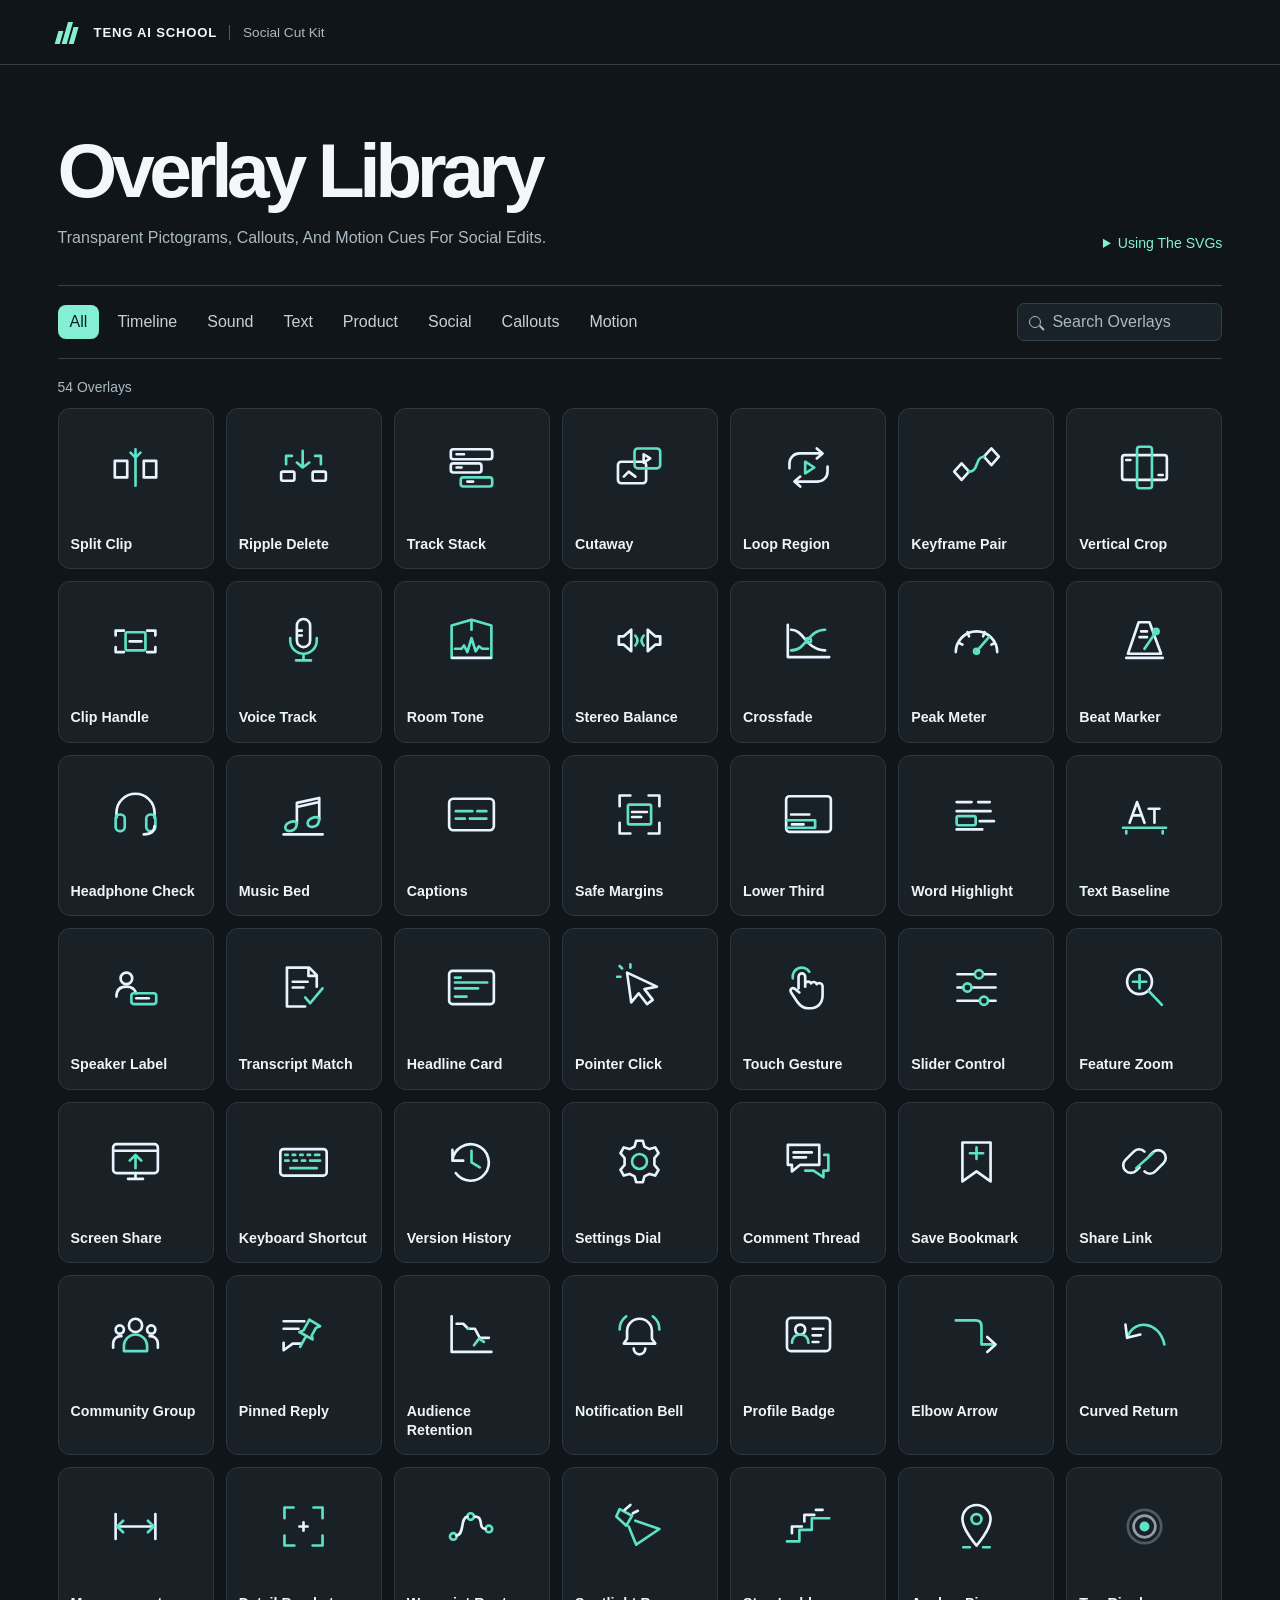
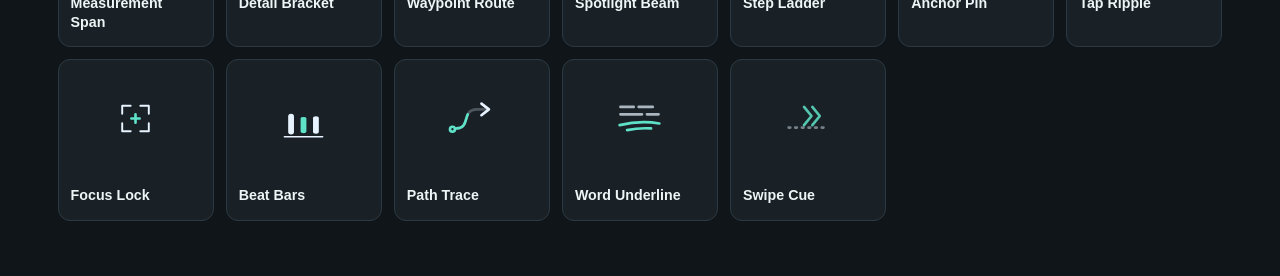
==== art/index.html @ e6ecc981 "Build Social Cut Kit 2.0 From Original Tools And Assets" ====
<!doctype html>
<html lang="en">
<head>
  <meta charset="utf-8">
  <meta name="viewport" content="width=device-width, initial-scale=1">
  <title>Overlay Library | TENG AI SCHOOL Social Cut Kit</title>
  <link rel="stylesheet" href="gallery.css">
  <script src="gallery.js" defer></script>
</head>
<body>
  <a href="#collection" class="skip">Skip To Overlays</a>
  <header class="mast"><div class="wrap mast-inner">
    <span class="mark" aria-hidden="true"><i></i><i></i><i></i></span>
    <span class="brand">TENG AI SCHOOL</span>
    <span class="product">Social Cut Kit</span>
  </div></header>
  <main class="wrap">
    <section class="intro" aria-labelledby="library-title">
      <div><h1 id="library-title">Overlay Library</h1>
      <p>Transparent Pictograms, Callouts, And Motion Cues For Social Edits.</p></div>
      <details class="guide"><summary>Using The SVGs</summary>
        <p>Choose An Overlay To Preview It And Save Its SVG. Import Static SVGs Into An Editor With Vector Support. For Live Motion, Use A Browser Layer That Supports CSS Animation Inside SVGs.</p>
        <p>Scale The Square Artboard To Fit Your Frame. To Recolor A Copy, Change The Stroke And Fill Values In The SVG. The Animated Files Honor Your Device’s Reduced Motion Setting.</p>
        <a href="catalog.json">Open The Asset Catalog</a>
      </details>
    </section>
    <section aria-label="Overlay Collection" id="collection">
      <div class="tools">
        <div class="filters" aria-label="Filter By Category">
          <button type="button" data-filter="All" aria-pressed="true">All</button>
          <button type="button" data-filter="Timeline" aria-pressed="false">Timeline</button>
          <button type="button" data-filter="Sound" aria-pressed="false">Sound</button>
          <button type="button" data-filter="Text" aria-pressed="false">Text</button>
          <button type="button" data-filter="Product" aria-pressed="false">Product</button>
          <button type="button" data-filter="Social" aria-pressed="false">Social</button>
          <button type="button" data-filter="Callouts" aria-pressed="false">Callouts</button>
          <button type="button" data-filter="Motion" aria-pressed="false">Motion</button>
        </div>
        <label class="search"><span class="magnifier" aria-hidden="true"></span><span class="sr-only">Search Overlays</span>
          <input id="query" type="search" placeholder="Search Overlays" autocomplete="off">
        </label>
      </div>
      <p id="count" class="count" aria-live="polite">54 Overlays</p>
      <div class="grid" id="grid">
        <a class="tile" href="icons/split-clip.svg" data-group="Timeline" data-usage="Mark The Frame Where One Shot Becomes Two.">
          <span class="thumb"><img src="icons/split-clip.svg" width="64" height="64" alt="" loading="lazy"></span>
          <span class="tile-label">Split Clip</span>
        </a>
        <a class="tile" href="icons/ripple-delete.svg" data-group="Timeline" data-usage="Show A Removed Segment Closing The Timeline Gap.">
          <span class="thumb"><img src="icons/ripple-delete.svg" width="64" height="64" alt="" loading="lazy"></span>
          <span class="tile-label">Ripple Delete</span>
        </a>
        <a class="tile" href="icons/track-stack.svg" data-group="Timeline" data-usage="Identify Separate Layers Of An Editable Sequence.">
          <span class="thumb"><img src="icons/track-stack.svg" width="64" height="64" alt="" loading="lazy"></span>
          <span class="tile-label">Track Stack</span>
        </a>
        <a class="tile" href="icons/cutaway.svg" data-group="Timeline" data-usage="Introduce Supporting Footage Over The Main Shot.">
          <span class="thumb"><img src="icons/cutaway.svg" width="64" height="64" alt="" loading="lazy"></span>
          <span class="tile-label">Cutaway</span>
        </a>
        <a class="tile" href="icons/loop-region.svg" data-group="Timeline" data-usage="Mark A Short Section To Replay In The Editor.">
          <span class="thumb"><img src="icons/loop-region.svg" width="64" height="64" alt="" loading="lazy"></span>
          <span class="tile-label">Loop Region</span>
        </a>
        <a class="tile" href="icons/keyframe-pair.svg" data-group="Timeline" data-usage="Highlight A Change Between Two Animation Keys.">
          <span class="thumb"><img src="icons/keyframe-pair.svg" width="64" height="64" alt="" loading="lazy"></span>
          <span class="tile-label">Keyframe Pair</span>
        </a>
        <a class="tile" href="icons/vertical-crop.svg" data-group="Timeline" data-usage="Mark A Portrait Reframe Inside Landscape Footage.">
          <span class="thumb"><img src="icons/vertical-crop.svg" width="64" height="64" alt="" loading="lazy"></span>
          <span class="tile-label">Vertical Crop</span>
        </a>
        <a class="tile" href="icons/clip-handle.svg" data-group="Timeline" data-usage="Show The Available Source Before Or After A Trim.">
          <span class="thumb"><img src="icons/clip-handle.svg" width="64" height="64" alt="" loading="lazy"></span>
          <span class="tile-label">Clip Handle</span>
        </a>
        <a class="tile" href="icons/voice-track.svg" data-group="Sound" data-usage="Identify The Spoken Performance On A Track.">
          <span class="thumb"><img src="icons/voice-track.svg" width="64" height="64" alt="" loading="lazy"></span>
          <span class="tile-label">Voice Track</span>
        </a>
        <a class="tile" href="icons/room-tone.svg" data-group="Sound" data-usage="Mark A Room Tone Sample Between Dialogue Takes.">
          <span class="thumb"><img src="icons/room-tone.svg" width="64" height="64" alt="" loading="lazy"></span>
          <span class="tile-label">Room Tone</span>
        </a>
        <a class="tile" href="icons/stereo-balance.svg" data-group="Sound" data-usage="Compare Left And Right Channel Levels.">
          <span class="thumb"><img src="icons/stereo-balance.svg" width="64" height="64" alt="" loading="lazy"></span>
          <span class="tile-label">Stereo Balance</span>
        </a>
        <a class="tile" href="icons/crossfade.svg" data-group="Sound" data-usage="Show Two Audio Levels Crossing In A Transition.">
          <span class="thumb"><img src="icons/crossfade.svg" width="64" height="64" alt="" loading="lazy"></span>
          <span class="tile-label">Crossfade</span>
        </a>
        <a class="tile" href="icons/peak-meter.svg" data-group="Sound" data-usage="Point Out A Peak In Recorded Audio.">
          <span class="thumb"><img src="icons/peak-meter.svg" width="64" height="64" alt="" loading="lazy"></span>
          <span class="tile-label">Peak Meter</span>
        </a>
        <a class="tile" href="icons/beat-marker.svg" data-group="Sound" data-usage="Mark The Beat That Anchors A Visual Cut.">
          <span class="thumb"><img src="icons/beat-marker.svg" width="64" height="64" alt="" loading="lazy"></span>
          <span class="tile-label">Beat Marker</span>
        </a>
        <a class="tile" href="icons/headphone-check.svg" data-group="Sound" data-usage="Cue A Close Listen At An Edit Boundary.">
          <span class="thumb"><img src="icons/headphone-check.svg" width="64" height="64" alt="" loading="lazy"></span>
          <span class="tile-label">Headphone Check</span>
        </a>
        <a class="tile" href="icons/music-bed.svg" data-group="Sound" data-usage="Identify A Music Layer Under Spoken Audio.">
          <span class="thumb"><img src="icons/music-bed.svg" width="64" height="64" alt="" loading="lazy"></span>
          <span class="tile-label">Music Bed</span>
        </a>
        <a class="tile" href="icons/captions.svg" data-group="Text" data-usage="Introduce Or Inspect The Caption Layer.">
          <span class="thumb"><img src="icons/captions.svg" width="64" height="64" alt="" loading="lazy"></span>
          <span class="tile-label">Captions</span>
        </a>
        <a class="tile" href="icons/safe-margins.svg" data-group="Text" data-usage="Check Caption And Headline Placement On Screen.">
          <span class="thumb"><img src="icons/safe-margins.svg" width="64" height="64" alt="" loading="lazy"></span>
          <span class="tile-label">Safe Margins</span>
        </a>
        <a class="tile" href="icons/lower-third.svg" data-group="Text" data-usage="Mark A Speaker Name Or Role Plate.">
          <span class="thumb"><img src="icons/lower-third.svg" width="64" height="64" alt="" loading="lazy"></span>
          <span class="tile-label">Lower Third</span>
        </a>
        <a class="tile" href="icons/word-highlight.svg" data-group="Text" data-usage="Point Out The Word That Carries Emphasis.">
          <span class="thumb"><img src="icons/word-highlight.svg" width="64" height="64" alt="" loading="lazy"></span>
          <span class="tile-label">Word Highlight</span>
        </a>
        <a class="tile" href="icons/text-baseline.svg" data-group="Text" data-usage="Align Two Text Treatments To The Same Baseline.">
          <span class="thumb"><img src="icons/text-baseline.svg" width="64" height="64" alt="" loading="lazy"></span>
          <span class="tile-label">Text Baseline</span>
        </a>
        <a class="tile" href="icons/speaker-label.svg" data-group="Text" data-usage="Identify A Speaker Before Their First Line.">
          <span class="thumb"><img src="icons/speaker-label.svg" width="64" height="64" alt="" loading="lazy"></span>
          <span class="tile-label">Speaker Label</span>
        </a>
        <a class="tile" href="icons/transcript-match.svg" data-group="Text" data-usage="Mark Confirmed Agreement Between Speech And Text.">
          <span class="thumb"><img src="icons/transcript-match.svg" width="64" height="64" alt="" loading="lazy"></span>
          <span class="tile-label">Transcript Match</span>
        </a>
        <a class="tile" href="icons/headline-card.svg" data-group="Text" data-usage="Introduce The Main Promise At The Opening Frame.">
          <span class="thumb"><img src="icons/headline-card.svg" width="64" height="64" alt="" loading="lazy"></span>
          <span class="tile-label">Headline Card</span>
        </a>
        <a class="tile" href="icons/pointer-click.svg" data-group="Product" data-usage="Draw Attention To A Control During A Demo.">
          <span class="thumb"><img src="icons/pointer-click.svg" width="64" height="64" alt="" loading="lazy"></span>
          <span class="tile-label">Pointer Click</span>
        </a>
        <a class="tile" href="icons/touch-gesture.svg" data-group="Product" data-usage="Show Where A Viewer Should Tap On A Phone.">
          <span class="thumb"><img src="icons/touch-gesture.svg" width="64" height="64" alt="" loading="lazy"></span>
          <span class="tile-label">Touch Gesture</span>
        </a>
        <a class="tile" href="icons/slider-control.svg" data-group="Product" data-usage="Highlight A Parameter Being Adjusted.">
          <span class="thumb"><img src="icons/slider-control.svg" width="64" height="64" alt="" loading="lazy"></span>
          <span class="tile-label">Slider Control</span>
        </a>
        <a class="tile" href="icons/feature-zoom.svg" data-group="Product" data-usage="Magnify A Small Product Detail.">
          <span class="thumb"><img src="icons/feature-zoom.svg" width="64" height="64" alt="" loading="lazy"></span>
          <span class="tile-label">Feature Zoom</span>
        </a>
        <a class="tile" href="icons/screen-share.svg" data-group="Product" data-usage="Introduce A Shared Application Window.">
          <span class="thumb"><img src="icons/screen-share.svg" width="64" height="64" alt="" loading="lazy"></span>
          <span class="tile-label">Screen Share</span>
        </a>
        <a class="tile" href="icons/keyboard-shortcut.svg" data-group="Product" data-usage="Cue A Keyboard Command In A Walkthrough.">
          <span class="thumb"><img src="icons/keyboard-shortcut.svg" width="64" height="64" alt="" loading="lazy"></span>
          <span class="tile-label">Keyboard Shortcut</span>
        </a>
        <a class="tile" href="icons/version-history.svg" data-group="Product" data-usage="Call Out A Previous Product Revision.">
          <span class="thumb"><img src="icons/version-history.svg" width="64" height="64" alt="" loading="lazy"></span>
          <span class="tile-label">Version History</span>
        </a>
        <a class="tile" href="icons/settings-dial.svg" data-group="Product" data-usage="Identify A Configuration Step.">
          <span class="thumb"><img src="icons/settings-dial.svg" width="64" height="64" alt="" loading="lazy"></span>
          <span class="tile-label">Settings Dial</span>
        </a>
        <a class="tile" href="icons/comment-thread.svg" data-group="Social" data-usage="Invite A Response Or Mark A Viewer Question.">
          <span class="thumb"><img src="icons/comment-thread.svg" width="64" height="64" alt="" loading="lazy"></span>
          <span class="tile-label">Comment Thread</span>
        </a>
        <a class="tile" href="icons/save-bookmark.svg" data-group="Social" data-usage="Point To The Save Action For A Reference Clip.">
          <span class="thumb"><img src="icons/save-bookmark.svg" width="64" height="64" alt="" loading="lazy"></span>
          <span class="tile-label">Save Bookmark</span>
        </a>
        <a class="tile" href="icons/share-link.svg" data-group="Social" data-usage="Cue A Resource Link In The Post.">
          <span class="thumb"><img src="icons/share-link.svg" width="64" height="64" alt="" loading="lazy"></span>
          <span class="tile-label">Share Link</span>
        </a>
        <a class="tile" href="icons/community-group.svg" data-group="Social" data-usage="Identify A Community Invitation.">
          <span class="thumb"><img src="icons/community-group.svg" width="64" height="64" alt="" loading="lazy"></span>
          <span class="tile-label">Community Group</span>
        </a>
        <a class="tile" href="icons/pinned-reply.svg" data-group="Social" data-usage="Flag A Reply That Should Stay Visible.">
          <span class="thumb"><img src="icons/pinned-reply.svg" width="64" height="64" alt="" loading="lazy"></span>
          <span class="tile-label">Pinned Reply</span>
        </a>
        <a class="tile" href="icons/audience-retention.svg" data-group="Social" data-usage="Show Where Viewers Leave A Sequence.">
          <span class="thumb"><img src="icons/audience-retention.svg" width="64" height="64" alt="" loading="lazy"></span>
          <span class="tile-label">Audience Retention</span>
        </a>
        <a class="tile" href="icons/notification-bell.svg" data-group="Social" data-usage="Mark A Reminder Or Subscription Prompt.">
          <span class="thumb"><img src="icons/notification-bell.svg" width="64" height="64" alt="" loading="lazy"></span>
          <span class="tile-label">Notification Bell</span>
        </a>
        <a class="tile" href="icons/profile-badge.svg" data-group="Social" data-usage="Call Attention To A Creator Profile.">
          <span class="thumb"><img src="icons/profile-badge.svg" width="64" height="64" alt="" loading="lazy"></span>
          <span class="tile-label">Profile Badge</span>
        </a>
        <a class="tile" href="icons/elbow-arrow.svg" data-group="Callouts" data-usage="Connect A Side Label To A Specific Screen Control.">
          <span class="thumb"><img src="icons/elbow-arrow.svg" width="64" height="64" alt="" loading="lazy"></span>
          <span class="tile-label">Elbow Arrow</span>
        </a>
        <a class="tile" href="icons/curved-return.svg" data-group="Callouts" data-usage="Bring Attention Back To A Prior Detail.">
          <span class="thumb"><img src="icons/curved-return.svg" width="64" height="64" alt="" loading="lazy"></span>
          <span class="tile-label">Curved Return</span>
        </a>
        <a class="tile" href="icons/measurement-span.svg" data-group="Callouts" data-usage="Show The Width Or Duration Of A Selected Region.">
          <span class="thumb"><img src="icons/measurement-span.svg" width="64" height="64" alt="" loading="lazy"></span>
          <span class="tile-label">Measurement Span</span>
        </a>
        <a class="tile" href="icons/detail-bracket.svg" data-group="Callouts" data-usage="Frame An Interface Detail Without Covering Its Center.">
          <span class="thumb"><img src="icons/detail-bracket.svg" width="64" height="64" alt="" loading="lazy"></span>
          <span class="tile-label">Detail Bracket</span>
        </a>
        <a class="tile" href="icons/waypoint-route.svg" data-group="Callouts" data-usage="Trace The Order Of Three On-Screen Steps.">
          <span class="thumb"><img src="icons/waypoint-route.svg" width="64" height="64" alt="" loading="lazy"></span>
          <span class="tile-label">Waypoint Route</span>
        </a>
        <a class="tile" href="icons/spotlight-beam.svg" data-group="Callouts" data-usage="Direct Attention From A Caption Toward A Detail.">
          <span class="thumb"><img src="icons/spotlight-beam.svg" width="64" height="64" alt="" loading="lazy"></span>
          <span class="tile-label">Spotlight Beam</span>
        </a>
        <a class="tile" href="icons/step-ladder.svg" data-group="Callouts" data-usage="Explain A Sequence With Three Ordered Levels.">
          <span class="thumb"><img src="icons/step-ladder.svg" width="64" height="64" alt="" loading="lazy"></span>
          <span class="tile-label">Step Ladder</span>
        </a>
        <a class="tile" href="icons/anchor-pin.svg" data-group="Callouts" data-usage="Fix A Note To An Exact Point In A Screen Recording.">
          <span class="thumb"><img src="icons/anchor-pin.svg" width="64" height="64" alt="" loading="lazy"></span>
          <span class="tile-label">Anchor Pin</span>
        </a>
        <a class="tile" href="motion/tap-ripple.svg" data-group="Motion" data-usage="Mark A Tap Target With Two Outward Ripples.">
          <span class="thumb"><img src="motion/tap-ripple.svg" width="64" height="64" alt="" loading="lazy"></span>
          <span class="tile-label">Tap Ripple</span>
        </a>
        <a class="tile" href="motion/focus-lock.svg" data-group="Motion" data-usage="Settle Four Focus Corners Around A Detail.">
          <span class="thumb"><img src="motion/focus-lock.svg" width="64" height="64" alt="" loading="lazy"></span>
          <span class="tile-label">Focus Lock</span>
        </a>
        <a class="tile" href="motion/beat-bars.svg" data-group="Motion" data-usage="Cue A Music Beat With A Three-Bar Motion.">
          <span class="thumb"><img src="motion/beat-bars.svg" width="64" height="64" alt="" loading="lazy"></span>
          <span class="tile-label">Beat Bars</span>
        </a>
        <a class="tile" href="motion/path-trace.svg" data-group="Motion" data-usage="Lead The Eye From An Origin Toward An Arrowhead.">
          <span class="thumb"><img src="motion/path-trace.svg" width="64" height="64" alt="" loading="lazy"></span>
          <span class="tile-label">Path Trace</span>
        </a>
        <a class="tile" href="motion/word-underline.svg" data-group="Motion" data-usage="Draw A Short Emphasis Line Beneath A Headline.">
          <span class="thumb"><img src="motion/word-underline.svg" width="64" height="64" alt="" loading="lazy"></span>
          <span class="tile-label">Word Underline</span>
        </a>
        <a class="tile" href="motion/swipe-cue.svg" data-group="Motion" data-usage="Prompt A Horizontal Gesture With A Moving Chevron.">
          <span class="thumb"><img src="motion/swipe-cue.svg" width="64" height="64" alt="" loading="lazy"></span>
          <span class="tile-label">Swipe Cue</span>
        </a>
      </div>
      <p id="empty" hidden>No Overlays Match These Filters. <button type="button" id="reset">Clear Filters</button></p>
    </section>
  </main>
  <dialog id="preview" aria-labelledby="preview-title">
    <div class="dialog-inner">
      <button type="button" id="close" aria-label="Close Preview"><span aria-hidden="true">×</span></button>
      <div class="stage" id="stage"><img id="preview-image" alt="" width="124" height="124"></div>
      <div class="dialog-text">
        <span id="preview-group"></span>
        <h2 id="preview-title"></h2>
        <p id="preview-usage"></p>
        <div class="actions">
          <a id="save" class="primary" download>Save SVG</a>
          <a id="open" target="_blank" rel="noopener">Open SVG</a>
          <button type="button" id="surface" aria-pressed="false">Checkerboard</button>
        </div>
      </div>
    </div>
  </dialog>
</body>
</html>
---- art/gallery.css ----
:root {
  color-scheme: dark;
  font-family: Inter, "Segoe UI", Arial, sans-serif;
  background: #10151a;
  color: #f3f7f9;
  --line: #34414a;
  --dim: #abb9c2;
  --mint: #85efd6;
}
* { box-sizing: border-box; }
body { margin: 0; }
button, input { font: inherit; }
button, a, summary { touch-action: manipulation; }
a { color: var(--mint); }
button { cursor: pointer; }
:focus-visible { outline: 3px solid var(--mint); outline-offset: 4px; }
[hidden] { display: none !important; }
.wrap { max-width: 1450px; margin-inline: auto; padding-inline: clamp(18px, 4.5vw, 72px); }
.skip, .sr-only { position: absolute; width: 1px; height: 1px; overflow: hidden; clip-path: inset(50%); }
.skip:focus { z-index: 3; inset: 10px auto auto 10px; width: auto; height: auto; padding: 8px; background: #121b21; clip-path: none; }
.mast { border-bottom: 1px solid var(--line); }
.mast-inner { height: 64px; display: flex; align-items: center; gap: 12px; }
.brand { font-weight: 750; letter-spacing: .06em; font-size: .82rem; }
.product { color: var(--dim); border-left: 1px solid #4b5962; padding-left: 13px; font-size: .85rem; }
.mark { display: flex; width: 24px; height: 23px; gap: 2px; align-items: flex-end; transform: skew(-16deg); }
.mark i { width: 5px; height: 13px; background: var(--mint); }
.mark i:nth-child(2) { height: 22px; }
.mark i:nth-child(3) { height: 17px; }
.intro { padding-block: clamp(34px, 5vw, 78px) 34px; display: flex; align-items: flex-end; justify-content: space-between; gap: 24px; }
h1, h2, p { margin: 0; }
h1 { font-size: clamp(2.65rem, 6vw, 5.4rem); letter-spacing: -.07em; font-weight: 640; line-height: 1.08; }
.intro p { color: var(--dim); margin-top: 14px; line-height: 1.55; }
.guide { font-size: .88rem; flex: 0 1 auto; }
.guide[open] { max-width: 365px; }
.guide summary { cursor: pointer; color: var(--mint); white-space: nowrap; }
.guide a { display: inline-block; margin-top: 8px; }
.tools { display: flex; flex-wrap: wrap; align-items: center; justify-content: space-between; gap: 12px; padding-block: 17px; border-block: 1px solid var(--line); }
.filters, .actions { display: flex; flex-wrap: wrap; gap: 6px; align-items: center; }
.filters button { border: 1px solid transparent; border-radius: 8px; padding: 7px 11px; color: #c5d1d7; background: transparent; }
.filters button:hover { background: #202b32; color: white; }
.filters button[aria-pressed="true"] { color: #092221; background: var(--mint); }
.search { display: flex; align-items: center; gap: 9px; background: #192228; color: var(--dim); padding: 8px 11px; border-radius: 7px; border: 1px solid var(--line); }
.search input { width: 160px; max-width: 100%; background: transparent; color: #f7faff; outline-offset: 2px; border: 0; }
.search input::placeholder { color: var(--dim); }
.magnifier { width: 12px; height: 12px; border-radius: 50%; border: 1.5px solid currentColor; position: relative; }
.magnifier::after { content: ""; position: absolute; width: 6px; height: 1.5px; background: currentColor; right: -5px; bottom: -2px; transform: rotate(45deg); }
.count { margin-block: 20px 13px; color: var(--dim); font-size: .87rem; font-variant-numeric: tabular-nums; }
.grid { display: grid; grid-template-columns: repeat(auto-fill, minmax(150px, 1fr)); gap: 12px; margin-bottom: 55px; }
.tile { text-decoration: none; color: #edf5f6; background: #192127; border-radius: 12px; overflow: hidden; border: 1px solid #2c3942; display: flex; flex-direction: column; }
.tile:hover, .tile:focus-visible { border-color: #65b6ab; background: #1d2a30; }
.thumb { display: grid; place-items: center; min-height: 117px; padding: 18px; }
.thumb img { width: 53px; height: 53px; }
.tile-label { padding: 9px 12px 15px; font-size: .89rem; font-weight: 580; line-height: 1.3; }
#empty { color: var(--dim); margin-bottom: 48px; }
#reset { color: var(--mint); background: none; border: 0; text-decoration: underline; }
dialog { width: min(438px, calc(100% - 30px)); padding: 0; background: #172027; color: #edf5f6; border: 1px solid #4a585e; border-radius: 16px; max-height: calc(100dvh - 30px); overflow: auto; }
dialog::backdrop { background: rgb(4 9 12 / 78%); }
.dialog-inner { position: relative; }
#close { position: absolute; z-index: 1; right: 12px; top: 12px; width: 36px; height: 36px; border: 1px solid var(--line); border-radius: 50%; background: #131d24; color: white; font-size: 24px; line-height: 1; }
.stage { min-height: 205px; display: grid; place-items: center; background: #202d35; border-bottom: 1px solid var(--line); }
.stage.checker { background-color: #394953; background-image: conic-gradient(#283640 25%, transparent 0 50%, #283640 0 75%, transparent 0); background-size: 22px 22px; }
.dialog-text { padding: 24px; }
#preview-group { color: var(--mint); font-size: .82rem; }
h2 { margin-top: 5px; font-size: 2rem; letter-spacing: -.04em; }
#preview-usage { margin-block: 8px 24px; line-height: 1.55; color: var(--dim); }
.actions { gap: 9px; }
.actions a, .actions button { font-size: .85rem; text-decoration: none; border: 1px solid #495a63; border-radius: 6px; background: transparent; color: #edf5f6; padding: 8px 10px; }
.actions .primary { background: var(--mint); border-color: var(--mint); color: #092221; font-weight: 700; }
.actions button[aria-pressed="true"] { border-color: var(--mint); }
@media (max-width: 670px) {
  .intro { display: block; }
  .guide { margin-top: 17px; }
  .guide[open] { max-width: none; }
  .search { width: 100%; }
  .search input { width: 100%; }
  .filters { gap: 3px; }
  .filters button { padding: 7px 8px; font-size: .9rem; }
  .grid { grid-template-columns: repeat(auto-fill, minmax(122px, 1fr)); gap: 8px; }
  .thumb { min-height: 91px; }
  .tile-label { font-size: .83rem; }
}
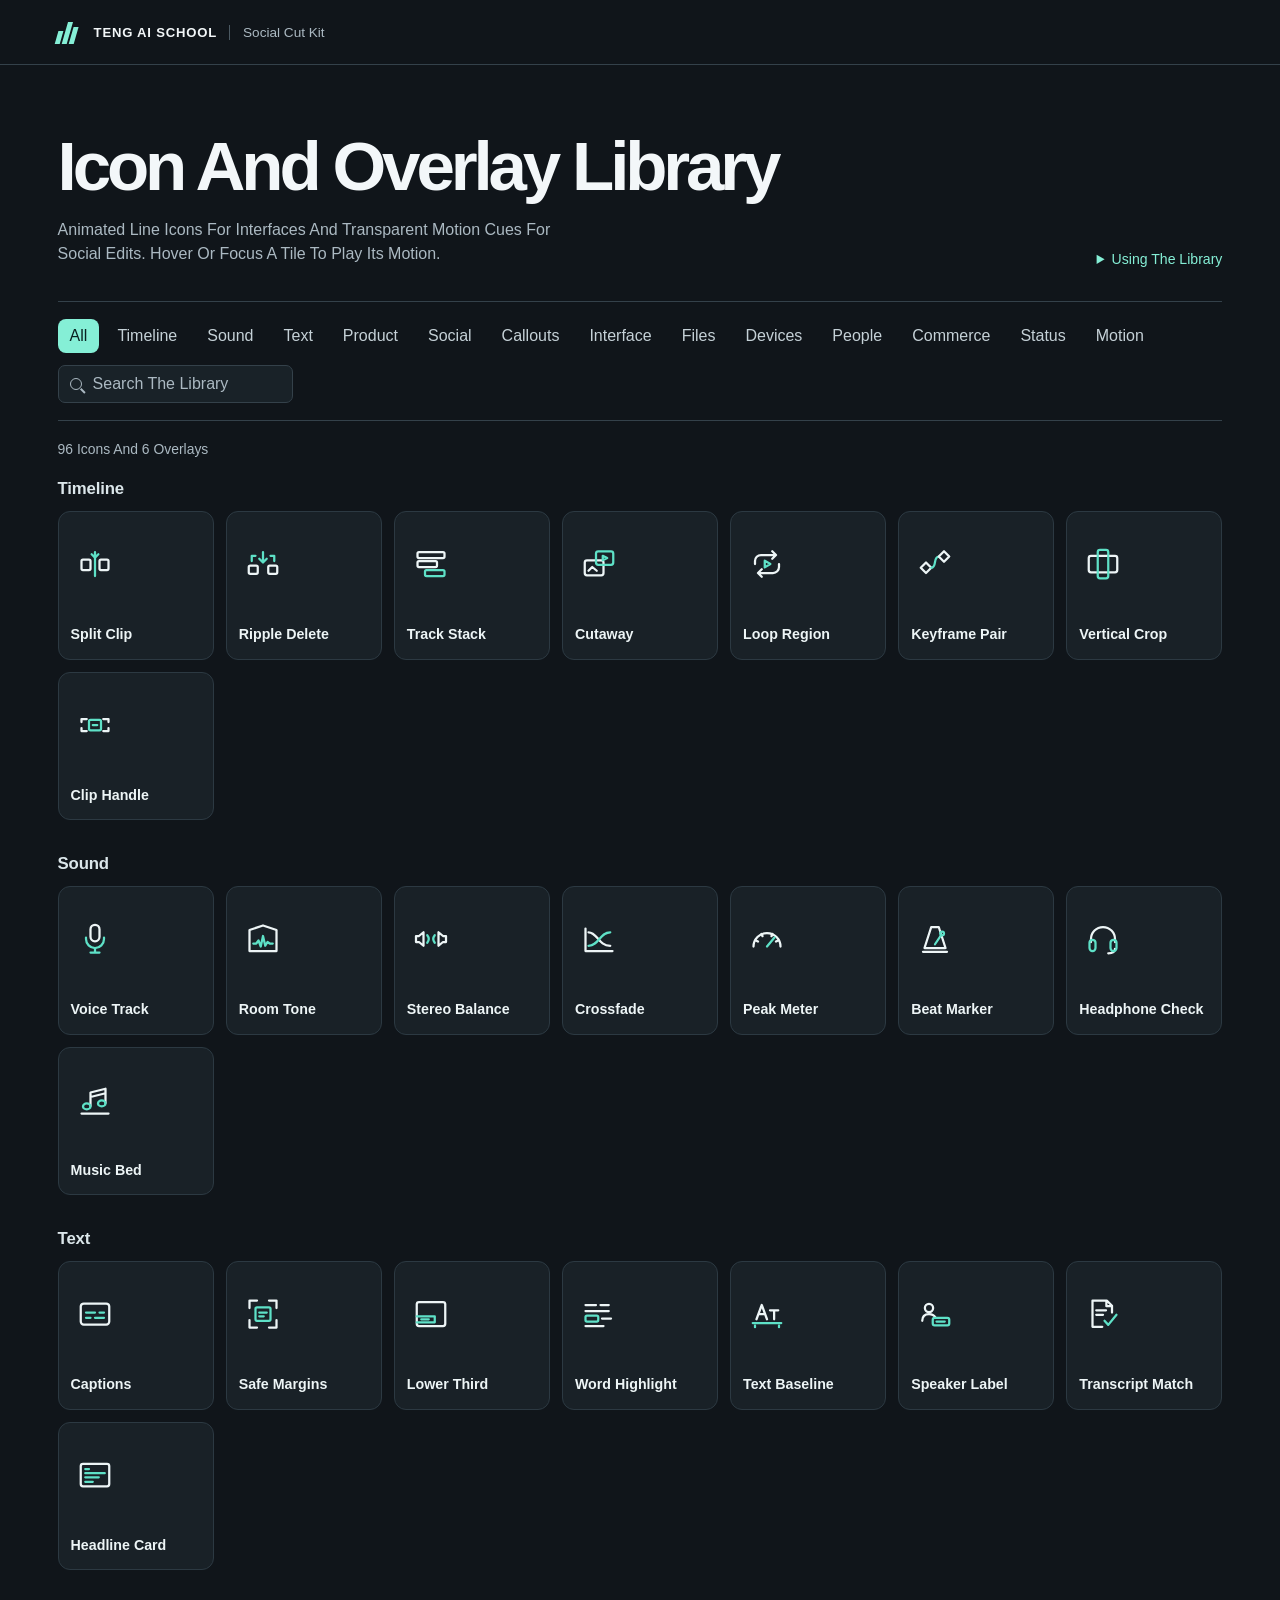
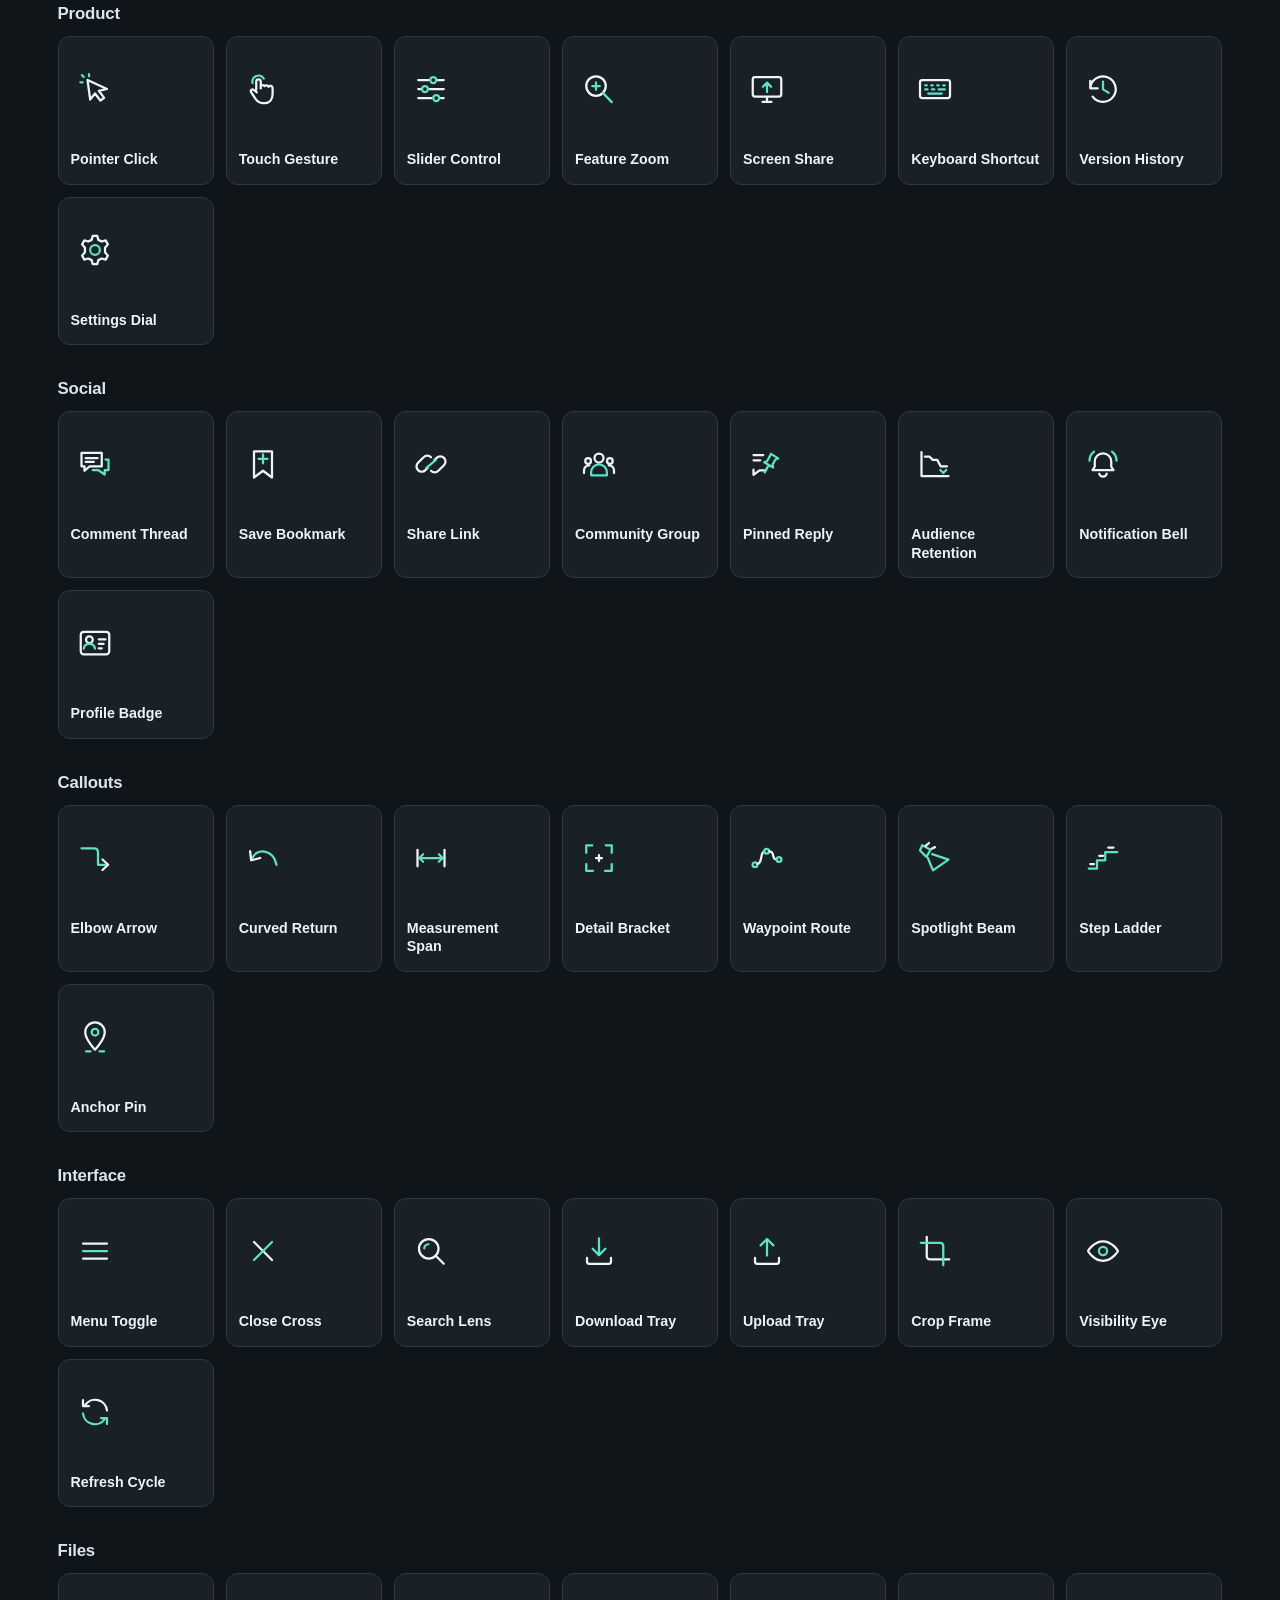
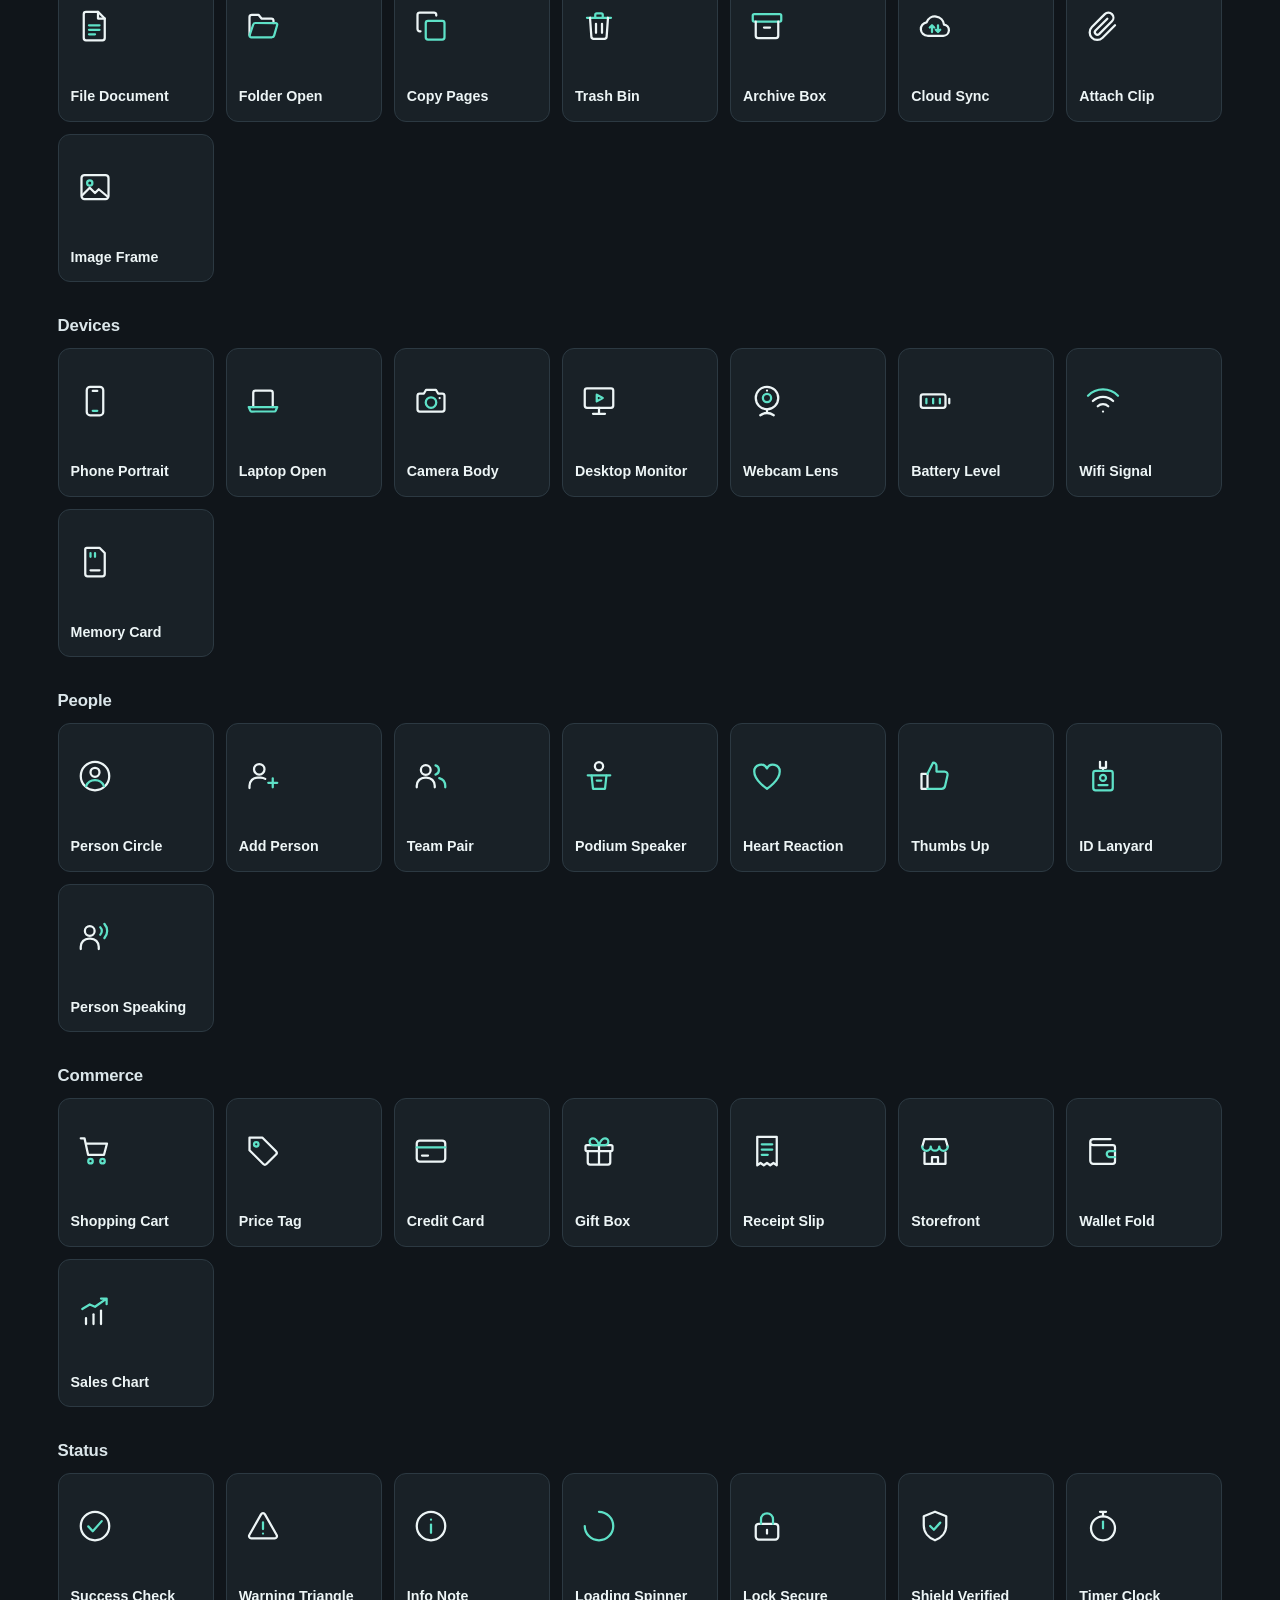
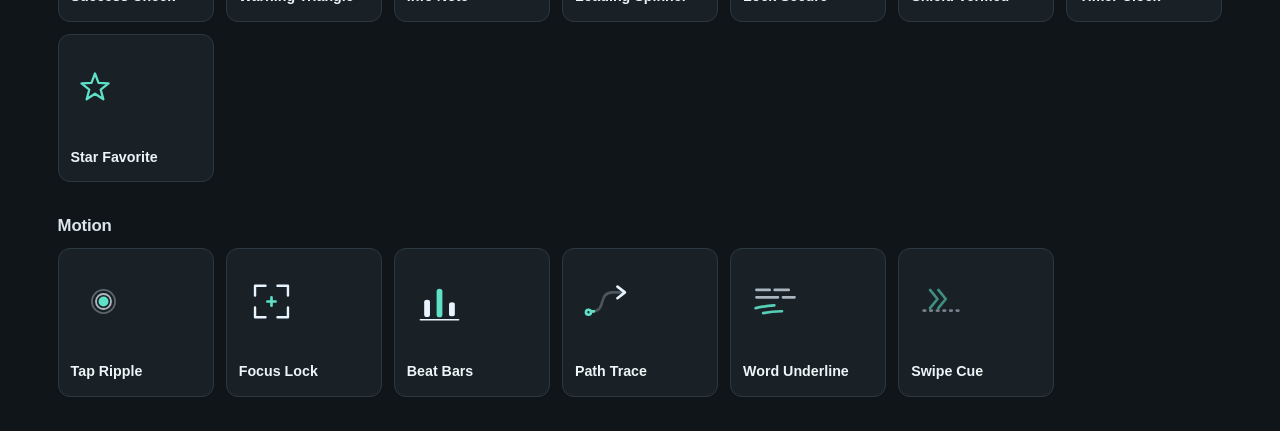
==== commit 88880c37: "Add Session Reflection, Workflow Experiments, Code-Drawn Films, Creator Library, And Animated Icons " ====
--- a/art/index.html
+++ b/art/index.html
@@ -3,12 +3,14 @@
 <head>
   <meta charset="utf-8">
   <meta name="viewport" content="width=device-width, initial-scale=1">
-  <title>Overlay Library | TENG AI SCHOOL Social Cut Kit</title>
+  <title>Icon And Overlay Library | TENG AI SCHOOL Social Cut Kit</title>
+  <link rel="stylesheet" href="icons.css">
   <link rel="stylesheet" href="gallery.css">
+  <script src="icons.global.js" defer></script>
   <script src="gallery.js" defer></script>
 </head>
 <body>
-  <a href="#collection" class="skip">Skip To Overlays</a>
+  <a href="#collection" class="skip">Skip To The Collection</a>
   <header class="mast"><div class="wrap mast-inner">
     <span class="mark" aria-hidden="true"><i></i><i></i><i></i></span>
     <span class="brand">TENG AI SCHOOL</span>
@@ -16,260 +18,49 @@
   </div></header>
   <main class="wrap">
     <section class="intro" aria-labelledby="library-title">
-      <div><h1 id="library-title">Overlay Library</h1>
-      <p>Transparent Pictograms, Callouts, And Motion Cues For Social Edits.</p></div>
-      <details class="guide"><summary>Using The SVGs</summary>
-        <p>Choose An Overlay To Preview It And Save Its SVG. Import Static SVGs Into An Editor With Vector Support. For Live Motion, Use A Browser Layer That Supports CSS Animation Inside SVGs.</p>
-        <p>Scale The Square Artboard To Fit Your Frame. To Recolor A Copy, Change The Stroke And Fill Values In The SVG. The Animated Files Honor Your Device’s Reduced Motion Setting.</p>
-        <a href="catalog.json">Open The Asset Catalog</a>
+      <div><h1 id="library-title">Icon And Overlay Library</h1>
+      <p>Animated Line Icons For Interfaces And Transparent Motion Cues For Social Edits. Hover Or Focus A Tile To Play Its Motion.</p></div>
+      <details class="guide"><summary>Using The Library</summary>
+        <p>Choose An Icon To See It At Several Sizes And Stroke Weights And To Copy Its Code. Link icons.css And Load icons.js To Use The Animated Icons In A Page. Each Icon Is Also Saved As A Separate SVG In The Icons Folder.</p>
+        <p>Icons Take The Text Color Of Their Container. The Looping Overlays In The Motion Group Are Standalone SVG Files For Video Layers. All Motion Honors Your Device’s Reduced Motion Setting.</p>
+        <a href="README.md">Open The Library Guide</a> · <a href="catalog.json">Open The Asset Catalog</a>
       </details>
     </section>
-    <section aria-label="Overlay Collection" id="collection">
+    <section aria-label="Collection" id="collection">
       <div class="tools">
-        <div class="filters" aria-label="Filter By Category">
-          <button type="button" data-filter="All" aria-pressed="true">All</button>
-          <button type="button" data-filter="Timeline" aria-pressed="false">Timeline</button>
-          <button type="button" data-filter="Sound" aria-pressed="false">Sound</button>
-          <button type="button" data-filter="Text" aria-pressed="false">Text</button>
-          <button type="button" data-filter="Product" aria-pressed="false">Product</button>
-          <button type="button" data-filter="Social" aria-pressed="false">Social</button>
-          <button type="button" data-filter="Callouts" aria-pressed="false">Callouts</button>
-          <button type="button" data-filter="Motion" aria-pressed="false">Motion</button>
-        </div>
-        <label class="search"><span class="magnifier" aria-hidden="true"></span><span class="sr-only">Search Overlays</span>
-          <input id="query" type="search" placeholder="Search Overlays" autocomplete="off">
+        <div class="filters" id="filters" aria-label="Filter By Group"></div>
+        <label class="search"><span class="magnifier" aria-hidden="true"></span><span class="sr-only">Search The Library</span>
+          <input id="query" type="search" placeholder="Search The Library" autocomplete="off">
         </label>
       </div>
-      <p id="count" class="count" aria-live="polite">54 Overlays</p>
-      <div class="grid" id="grid">
-        <a class="tile" href="icons/split-clip.svg" data-group="Timeline" data-usage="Mark The Frame Where One Shot Becomes Two.">
-          <span class="thumb"><img src="icons/split-clip.svg" width="64" height="64" alt="" loading="lazy"></span>
-          <span class="tile-label">Split Clip</span>
-        </a>
-        <a class="tile" href="icons/ripple-delete.svg" data-group="Timeline" data-usage="Show A Removed Segment Closing The Timeline Gap.">
-          <span class="thumb"><img src="icons/ripple-delete.svg" width="64" height="64" alt="" loading="lazy"></span>
-          <span class="tile-label">Ripple Delete</span>
-        </a>
-        <a class="tile" href="icons/track-stack.svg" data-group="Timeline" data-usage="Identify Separate Layers Of An Editable Sequence.">
-          <span class="thumb"><img src="icons/track-stack.svg" width="64" height="64" alt="" loading="lazy"></span>
-          <span class="tile-label">Track Stack</span>
-        </a>
-        <a class="tile" href="icons/cutaway.svg" data-group="Timeline" data-usage="Introduce Supporting Footage Over The Main Shot.">
-          <span class="thumb"><img src="icons/cutaway.svg" width="64" height="64" alt="" loading="lazy"></span>
-          <span class="tile-label">Cutaway</span>
-        </a>
-        <a class="tile" href="icons/loop-region.svg" data-group="Timeline" data-usage="Mark A Short Section To Replay In The Editor.">
-          <span class="thumb"><img src="icons/loop-region.svg" width="64" height="64" alt="" loading="lazy"></span>
-          <span class="tile-label">Loop Region</span>
-        </a>
-        <a class="tile" href="icons/keyframe-pair.svg" data-group="Timeline" data-usage="Highlight A Change Between Two Animation Keys.">
-          <span class="thumb"><img src="icons/keyframe-pair.svg" width="64" height="64" alt="" loading="lazy"></span>
-          <span class="tile-label">Keyframe Pair</span>
-        </a>
-        <a class="tile" href="icons/vertical-crop.svg" data-group="Timeline" data-usage="Mark A Portrait Reframe Inside Landscape Footage.">
-          <span class="thumb"><img src="icons/vertical-crop.svg" width="64" height="64" alt="" loading="lazy"></span>
-          <span class="tile-label">Vertical Crop</span>
-        </a>
-        <a class="tile" href="icons/clip-handle.svg" data-group="Timeline" data-usage="Show The Available Source Before Or After A Trim.">
-          <span class="thumb"><img src="icons/clip-handle.svg" width="64" height="64" alt="" loading="lazy"></span>
-          <span class="tile-label">Clip Handle</span>
-        </a>
-        <a class="tile" href="icons/voice-track.svg" data-group="Sound" data-usage="Identify The Spoken Performance On A Track.">
-          <span class="thumb"><img src="icons/voice-track.svg" width="64" height="64" alt="" loading="lazy"></span>
-          <span class="tile-label">Voice Track</span>
-        </a>
-        <a class="tile" href="icons/room-tone.svg" data-group="Sound" data-usage="Mark A Room Tone Sample Between Dialogue Takes.">
-          <span class="thumb"><img src="icons/room-tone.svg" width="64" height="64" alt="" loading="lazy"></span>
-          <span class="tile-label">Room Tone</span>
-        </a>
-        <a class="tile" href="icons/stereo-balance.svg" data-group="Sound" data-usage="Compare Left And Right Channel Levels.">
-          <span class="thumb"><img src="icons/stereo-balance.svg" width="64" height="64" alt="" loading="lazy"></span>
-          <span class="tile-label">Stereo Balance</span>
-        </a>
-        <a class="tile" href="icons/crossfade.svg" data-group="Sound" data-usage="Show Two Audio Levels Crossing In A Transition.">
-          <span class="thumb"><img src="icons/crossfade.svg" width="64" height="64" alt="" loading="lazy"></span>
-          <span class="tile-label">Crossfade</span>
-        </a>
-        <a class="tile" href="icons/peak-meter.svg" data-group="Sound" data-usage="Point Out A Peak In Recorded Audio.">
-          <span class="thumb"><img src="icons/peak-meter.svg" width="64" height="64" alt="" loading="lazy"></span>
-          <span class="tile-label">Peak Meter</span>
-        </a>
-        <a class="tile" href="icons/beat-marker.svg" data-group="Sound" data-usage="Mark The Beat That Anchors A Visual Cut.">
-          <span class="thumb"><img src="icons/beat-marker.svg" width="64" height="64" alt="" loading="lazy"></span>
-          <span class="tile-label">Beat Marker</span>
-        </a>
-        <a class="tile" href="icons/headphone-check.svg" data-group="Sound" data-usage="Cue A Close Listen At An Edit Boundary.">
-          <span class="thumb"><img src="icons/headphone-check.svg" width="64" height="64" alt="" loading="lazy"></span>
-          <span class="tile-label">Headphone Check</span>
-        </a>
-        <a class="tile" href="icons/music-bed.svg" data-group="Sound" data-usage="Identify A Music Layer Under Spoken Audio.">
-          <span class="thumb"><img src="icons/music-bed.svg" width="64" height="64" alt="" loading="lazy"></span>
-          <span class="tile-label">Music Bed</span>
-        </a>
-        <a class="tile" href="icons/captions.svg" data-group="Text" data-usage="Introduce Or Inspect The Caption Layer.">
-          <span class="thumb"><img src="icons/captions.svg" width="64" height="64" alt="" loading="lazy"></span>
-          <span class="tile-label">Captions</span>
-        </a>
-        <a class="tile" href="icons/safe-margins.svg" data-group="Text" data-usage="Check Caption And Headline Placement On Screen.">
-          <span class="thumb"><img src="icons/safe-margins.svg" width="64" height="64" alt="" loading="lazy"></span>
-          <span class="tile-label">Safe Margins</span>
-        </a>
-        <a class="tile" href="icons/lower-third.svg" data-group="Text" data-usage="Mark A Speaker Name Or Role Plate.">
-          <span class="thumb"><img src="icons/lower-third.svg" width="64" height="64" alt="" loading="lazy"></span>
-          <span class="tile-label">Lower Third</span>
-        </a>
-        <a class="tile" href="icons/word-highlight.svg" data-group="Text" data-usage="Point Out The Word That Carries Emphasis.">
-          <span class="thumb"><img src="icons/word-highlight.svg" width="64" height="64" alt="" loading="lazy"></span>
-          <span class="tile-label">Word Highlight</span>
-        </a>
-        <a class="tile" href="icons/text-baseline.svg" data-group="Text" data-usage="Align Two Text Treatments To The Same Baseline.">
-          <span class="thumb"><img src="icons/text-baseline.svg" width="64" height="64" alt="" loading="lazy"></span>
-          <span class="tile-label">Text Baseline</span>
-        </a>
-        <a class="tile" href="icons/speaker-label.svg" data-group="Text" data-usage="Identify A Speaker Before Their First Line.">
-          <span class="thumb"><img src="icons/speaker-label.svg" width="64" height="64" alt="" loading="lazy"></span>
-          <span class="tile-label">Speaker Label</span>
-        </a>
-        <a class="tile" href="icons/transcript-match.svg" data-group="Text" data-usage="Mark Confirmed Agreement Between Speech And Text.">
-          <span class="thumb"><img src="icons/transcript-match.svg" width="64" height="64" alt="" loading="lazy"></span>
-          <span class="tile-label">Transcript Match</span>
-        </a>
-        <a class="tile" href="icons/headline-card.svg" data-group="Text" data-usage="Introduce The Main Promise At The Opening Frame.">
-          <span class="thumb"><img src="icons/headline-card.svg" width="64" height="64" alt="" loading="lazy"></span>
-          <span class="tile-label">Headline Card</span>
-        </a>
-        <a class="tile" href="icons/pointer-click.svg" data-group="Product" data-usage="Draw Attention To A Control During A Demo.">
-          <span class="thumb"><img src="icons/pointer-click.svg" width="64" height="64" alt="" loading="lazy"></span>
-          <span class="tile-label">Pointer Click</span>
-        </a>
-        <a class="tile" href="icons/touch-gesture.svg" data-group="Product" data-usage="Show Where A Viewer Should Tap On A Phone.">
-          <span class="thumb"><img src="icons/touch-gesture.svg" width="64" height="64" alt="" loading="lazy"></span>
-          <span class="tile-label">Touch Gesture</span>
-        </a>
-        <a class="tile" href="icons/slider-control.svg" data-group="Product" data-usage="Highlight A Parameter Being Adjusted.">
-          <span class="thumb"><img src="icons/slider-control.svg" width="64" height="64" alt="" loading="lazy"></span>
-          <span class="tile-label">Slider Control</span>
-        </a>
-        <a class="tile" href="icons/feature-zoom.svg" data-group="Product" data-usage="Magnify A Small Product Detail.">
-          <span class="thumb"><img src="icons/feature-zoom.svg" width="64" height="64" alt="" loading="lazy"></span>
-          <span class="tile-label">Feature Zoom</span>
-        </a>
-        <a class="tile" href="icons/screen-share.svg" data-group="Product" data-usage="Introduce A Shared Application Window.">
-          <span class="thumb"><img src="icons/screen-share.svg" width="64" height="64" alt="" loading="lazy"></span>
-          <span class="tile-label">Screen Share</span>
-        </a>
-        <a class="tile" href="icons/keyboard-shortcut.svg" data-group="Product" data-usage="Cue A Keyboard Command In A Walkthrough.">
-          <span class="thumb"><img src="icons/keyboard-shortcut.svg" width="64" height="64" alt="" loading="lazy"></span>
-          <span class="tile-label">Keyboard Shortcut</span>
-        </a>
-        <a class="tile" href="icons/version-history.svg" data-group="Product" data-usage="Call Out A Previous Product Revision.">
-          <span class="thumb"><img src="icons/version-history.svg" width="64" height="64" alt="" loading="lazy"></span>
-          <span class="tile-label">Version History</span>
-        </a>
-        <a class="tile" href="icons/settings-dial.svg" data-group="Product" data-usage="Identify A Configuration Step.">
-          <span class="thumb"><img src="icons/settings-dial.svg" width="64" height="64" alt="" loading="lazy"></span>
-          <span class="tile-label">Settings Dial</span>
-        </a>
-        <a class="tile" href="icons/comment-thread.svg" data-group="Social" data-usage="Invite A Response Or Mark A Viewer Question.">
-          <span class="thumb"><img src="icons/comment-thread.svg" width="64" height="64" alt="" loading="lazy"></span>
-          <span class="tile-label">Comment Thread</span>
-        </a>
-        <a class="tile" href="icons/save-bookmark.svg" data-group="Social" data-usage="Point To The Save Action For A Reference Clip.">
-          <span class="thumb"><img src="icons/save-bookmark.svg" width="64" height="64" alt="" loading="lazy"></span>
-          <span class="tile-label">Save Bookmark</span>
-        </a>
-        <a class="tile" href="icons/share-link.svg" data-group="Social" data-usage="Cue A Resource Link In The Post.">
-          <span class="thumb"><img src="icons/share-link.svg" width="64" height="64" alt="" loading="lazy"></span>
-          <span class="tile-label">Share Link</span>
-        </a>
-        <a class="tile" href="icons/community-group.svg" data-group="Social" data-usage="Identify A Community Invitation.">
-          <span class="thumb"><img src="icons/community-group.svg" width="64" height="64" alt="" loading="lazy"></span>
-          <span class="tile-label">Community Group</span>
-        </a>
-        <a class="tile" href="icons/pinned-reply.svg" data-group="Social" data-usage="Flag A Reply That Should Stay Visible.">
-          <span class="thumb"><img src="icons/pinned-reply.svg" width="64" height="64" alt="" loading="lazy"></span>
-          <span class="tile-label">Pinned Reply</span>
-        </a>
-        <a class="tile" href="icons/audience-retention.svg" data-group="Social" data-usage="Show Where Viewers Leave A Sequence.">
-          <span class="thumb"><img src="icons/audience-retention.svg" width="64" height="64" alt="" loading="lazy"></span>
-          <span class="tile-label">Audience Retention</span>
-        </a>
-        <a class="tile" href="icons/notification-bell.svg" data-group="Social" data-usage="Mark A Reminder Or Subscription Prompt.">
-          <span class="thumb"><img src="icons/notification-bell.svg" width="64" height="64" alt="" loading="lazy"></span>
-          <span class="tile-label">Notification Bell</span>
-        </a>
-        <a class="tile" href="icons/profile-badge.svg" data-group="Social" data-usage="Call Attention To A Creator Profile.">
-          <span class="thumb"><img src="icons/profile-badge.svg" width="64" height="64" alt="" loading="lazy"></span>
-          <span class="tile-label">Profile Badge</span>
-        </a>
-        <a class="tile" href="icons/elbow-arrow.svg" data-group="Callouts" data-usage="Connect A Side Label To A Specific Screen Control.">
-          <span class="thumb"><img src="icons/elbow-arrow.svg" width="64" height="64" alt="" loading="lazy"></span>
-          <span class="tile-label">Elbow Arrow</span>
-        </a>
-        <a class="tile" href="icons/curved-return.svg" data-group="Callouts" data-usage="Bring Attention Back To A Prior Detail.">
-          <span class="thumb"><img src="icons/curved-return.svg" width="64" height="64" alt="" loading="lazy"></span>
-          <span class="tile-label">Curved Return</span>
-        </a>
-        <a class="tile" href="icons/measurement-span.svg" data-group="Callouts" data-usage="Show The Width Or Duration Of A Selected Region.">
-          <span class="thumb"><img src="icons/measurement-span.svg" width="64" height="64" alt="" loading="lazy"></span>
-          <span class="tile-label">Measurement Span</span>
-        </a>
-        <a class="tile" href="icons/detail-bracket.svg" data-group="Callouts" data-usage="Frame An Interface Detail Without Covering Its Center.">
-          <span class="thumb"><img src="icons/detail-bracket.svg" width="64" height="64" alt="" loading="lazy"></span>
-          <span class="tile-label">Detail Bracket</span>
-        </a>
-        <a class="tile" href="icons/waypoint-route.svg" data-group="Callouts" data-usage="Trace The Order Of Three On-Screen Steps.">
-          <span class="thumb"><img src="icons/waypoint-route.svg" width="64" height="64" alt="" loading="lazy"></span>
-          <span class="tile-label">Waypoint Route</span>
-        </a>
-        <a class="tile" href="icons/spotlight-beam.svg" data-group="Callouts" data-usage="Direct Attention From A Caption Toward A Detail.">
-          <span class="thumb"><img src="icons/spotlight-beam.svg" width="64" height="64" alt="" loading="lazy"></span>
-          <span class="tile-label">Spotlight Beam</span>
-        </a>
-        <a class="tile" href="icons/step-ladder.svg" data-group="Callouts" data-usage="Explain A Sequence With Three Ordered Levels.">
-          <span class="thumb"><img src="icons/step-ladder.svg" width="64" height="64" alt="" loading="lazy"></span>
-          <span class="tile-label">Step Ladder</span>
-        </a>
-        <a class="tile" href="icons/anchor-pin.svg" data-group="Callouts" data-usage="Fix A Note To An Exact Point In A Screen Recording.">
-          <span class="thumb"><img src="icons/anchor-pin.svg" width="64" height="64" alt="" loading="lazy"></span>
-          <span class="tile-label">Anchor Pin</span>
-        </a>
-        <a class="tile" href="motion/tap-ripple.svg" data-group="Motion" data-usage="Mark A Tap Target With Two Outward Ripples.">
-          <span class="thumb"><img src="motion/tap-ripple.svg" width="64" height="64" alt="" loading="lazy"></span>
-          <span class="tile-label">Tap Ripple</span>
-        </a>
-        <a class="tile" href="motion/focus-lock.svg" data-group="Motion" data-usage="Settle Four Focus Corners Around A Detail.">
-          <span class="thumb"><img src="motion/focus-lock.svg" width="64" height="64" alt="" loading="lazy"></span>
-          <span class="tile-label">Focus Lock</span>
-        </a>
-        <a class="tile" href="motion/beat-bars.svg" data-group="Motion" data-usage="Cue A Music Beat With A Three-Bar Motion.">
-          <span class="thumb"><img src="motion/beat-bars.svg" width="64" height="64" alt="" loading="lazy"></span>
-          <span class="tile-label">Beat Bars</span>
-        </a>
-        <a class="tile" href="motion/path-trace.svg" data-group="Motion" data-usage="Lead The Eye From An Origin Toward An Arrowhead.">
-          <span class="thumb"><img src="motion/path-trace.svg" width="64" height="64" alt="" loading="lazy"></span>
-          <span class="tile-label">Path Trace</span>
-        </a>
-        <a class="tile" href="motion/word-underline.svg" data-group="Motion" data-usage="Draw A Short Emphasis Line Beneath A Headline.">
-          <span class="thumb"><img src="motion/word-underline.svg" width="64" height="64" alt="" loading="lazy"></span>
-          <span class="tile-label">Word Underline</span>
-        </a>
-        <a class="tile" href="motion/swipe-cue.svg" data-group="Motion" data-usage="Prompt A Horizontal Gesture With A Moving Chevron.">
-          <span class="thumb"><img src="motion/swipe-cue.svg" width="64" height="64" alt="" loading="lazy"></span>
-          <span class="tile-label">Swipe Cue</span>
-        </a>
-      </div>
-      <p id="empty" hidden>No Overlays Match These Filters. <button type="button" id="reset">Clear Filters</button></p>
+      <p id="count" class="count" aria-live="polite"></p>
+      <div id="groups"></div>
+      <noscript><p class="count">This Gallery Needs JavaScript To List The Icons. The SVG Files Are In The Icons And Motion Folders.</p></noscript>
+      <p id="empty" hidden>Nothing Matches These Filters. <button type="button" id="reset">Clear Filters</button></p>
     </section>
   </main>
   <dialog id="preview" aria-labelledby="preview-title">
     <div class="dialog-inner">
       <button type="button" id="close" aria-label="Close Preview"><span aria-hidden="true">×</span></button>
-      <div class="stage" id="stage"><img id="preview-image" alt="" width="124" height="124"></div>
+      <div class="stage" id="stage"></div>
       <div class="dialog-text">
         <span id="preview-group"></span>
         <h2 id="preview-title"></h2>
         <p id="preview-usage"></p>
+        <p id="preview-motion"></p>
+        <div id="icon-controls">
+          <div class="row" id="sizes" role="group" aria-label="Sizes"></div>
+          <div class="row"><span class="row-label">Stroke</span>
+            <span class="segment" id="weights" role="group" aria-label="Stroke Weight"></span>
+            <button type="button" id="replay">Play Motion</button>
+          </div>
+          <div class="row"><span class="row-label">Code</span>
+            <span class="segment" id="formats" role="group" aria-label="Code Format"></span>
+            <button type="button" id="copy">Copy Code</button>
+            <span id="copied" class="copied" role="status"></span>
+          </div>
+          <pre id="code" tabindex="0"></pre>
+        </div>
         <div class="actions">
           <a id="save" class="primary" download>Save SVG</a>
           <a id="open" target="_blank" rel="noopener">Open SVG</a>
--- a/art/icons.css
+++ b/art/icons.css
@@ -0,0 +1,394 @@
+/* Social Cut Kit Icons. Generated By art/build.mjs. Do Not Edit By Hand. */
+.sck-icon{display:inline-block;flex:none;vertical-align:-.125em;overflow:visible}
+.sck-icon .sck-accent{stroke:var(--sck-accent,currentColor)}
+.sck-icon *{transform-box:view-box}
+@media (prefers-reduced-motion: no-preference){
+@keyframes sck-split-clip-k{0%{transform:translateY(-4px);opacity:0}40%{transform:none;opacity:1}100%{transform:none}}
+:where(a,button,summary,label,[role="button"],[role="link"],[role="tab"],[role="menuitem"],.sck-trigger):is(:hover,:focus-visible) .sck-split-clip .k-k,.sck-play.sck-split-clip .k-k{transform-origin:12px 12px;animation:sck-split-clip-k 700ms ease-out 0ms 1 both}
+@keyframes sck-split-clip-l{0%,100%{transform:none}65%{transform:translateX(-1.5px)}}
+:where(a,button,summary,label,[role="button"],[role="link"],[role="tab"],[role="menuitem"],.sck-trigger):is(:hover,:focus-visible) .sck-split-clip .k-l,.sck-play.sck-split-clip .k-l{transform-origin:12px 12px;animation:sck-split-clip-l 700ms ease-in-out 0ms 1 both}
+@keyframes sck-split-clip-r{0%,100%{transform:none}65%{transform:translateX(1.5px)}}
+:where(a,button,summary,label,[role="button"],[role="link"],[role="tab"],[role="menuitem"],.sck-trigger):is(:hover,:focus-visible) .sck-split-clip .k-r,.sck-play.sck-split-clip .k-r{transform-origin:12px 12px;animation:sck-split-clip-r 700ms ease-in-out 0ms 1 both}
+@keyframes sck-ripple-delete-a{0%,100%{transform:none}35%{transform:translate(0px,2.5px)}}
+:where(a,button,summary,label,[role="button"],[role="link"],[role="tab"],[role="menuitem"],.sck-trigger):is(:hover,:focus-visible) .sck-ripple-delete .k-a,.sck-play.sck-ripple-delete .k-a{transform-origin:12px 12px;animation:sck-ripple-delete-a 750ms ease-in-out 0ms 1 both}
+@keyframes sck-ripple-delete-l{0%,100%{transform:none}65%{transform:translate(2.5px,0px)}}
+:where(a,button,summary,label,[role="button"],[role="link"],[role="tab"],[role="menuitem"],.sck-trigger):is(:hover,:focus-visible) .sck-ripple-delete .k-l,.sck-play.sck-ripple-delete .k-l{transform-origin:12px 12px;animation:sck-ripple-delete-l 750ms ease-in-out 0ms 1 both}
+@keyframes sck-ripple-delete-r{0%,100%{transform:none}65%{transform:translate(-2.5px,0px)}}
+:where(a,button,summary,label,[role="button"],[role="link"],[role="tab"],[role="menuitem"],.sck-trigger):is(:hover,:focus-visible) .sck-ripple-delete .k-r,.sck-play.sck-ripple-delete .k-r{transform-origin:12px 12px;animation:sck-ripple-delete-r 750ms ease-in-out 0ms 1 both}
+@keyframes sck-track-stack-a{0%{transform:translate(-4px,0px);opacity:0}60%{transform:translate(0.48px,0px);opacity:1}100%{transform:none}}
+:where(a,button,summary,label,[role="button"],[role="link"],[role="tab"],[role="menuitem"],.sck-trigger):is(:hover,:focus-visible) .sck-track-stack .k-a,.sck-play.sck-track-stack .k-a{transform-origin:12px 12px;animation:sck-track-stack-a 450ms ease-out 0ms 1 both}
+@keyframes sck-track-stack-b{0%{transform:translate(4px,0px);opacity:0}60%{transform:translate(-0.48px,0px);opacity:1}100%{transform:none}}
+:where(a,button,summary,label,[role="button"],[role="link"],[role="tab"],[role="menuitem"],.sck-trigger):is(:hover,:focus-visible) .sck-track-stack .k-b,.sck-play.sck-track-stack .k-b{transform-origin:12px 12px;animation:sck-track-stack-b 450ms ease-out 120ms 1 both}
+@keyframes sck-track-stack-c{0%{transform:translate(-4px,0px);opacity:0}60%{transform:translate(0.48px,0px);opacity:1}100%{transform:none}}
+:where(a,button,summary,label,[role="button"],[role="link"],[role="tab"],[role="menuitem"],.sck-trigger):is(:hover,:focus-visible) .sck-track-stack .k-c,.sck-play.sck-track-stack .k-c{transform-origin:12px 12px;animation:sck-track-stack-c 450ms ease-out 240ms 1 both}
+@keyframes sck-cutaway-o{0%{transform:translate(3.5px,-3.5px);opacity:0}60%{transform:translate(-0.42px,0.42px);opacity:1}100%{transform:none}}
+:where(a,button,summary,label,[role="button"],[role="link"],[role="tab"],[role="menuitem"],.sck-trigger):is(:hover,:focus-visible) .sck-cutaway .k-o,.sck-play.sck-cutaway .k-o{transform-origin:12px 12px;animation:sck-cutaway-o 600ms ease-out 0ms 1 both}
+@keyframes sck-cutaway-m{0%,100%{transform:none}60%{transform:scale(0.94)}}
+:where(a,button,summary,label,[role="button"],[role="link"],[role="tab"],[role="menuitem"],.sck-trigger):is(:hover,:focus-visible) .sck-cutaway .k-m,.sck-play.sck-cutaway .k-m{transform-origin:8.75px 14.5px;animation:sck-cutaway-m 600ms ease-in-out 0ms 1 both}
+@keyframes sck-loop-region-a{0%{transform:rotate(0)}100%{transform:rotate(180deg)}}
+:where(a,button,summary,label,[role="button"],[role="link"],[role="tab"],[role="menuitem"],.sck-trigger):is(:hover,:focus-visible) .sck-loop-region .k-a,.sck-play.sck-loop-region .k-a{transform-origin:12px 12px;animation:sck-loop-region-a 800ms ease-in-out 0ms 1 both}
+@keyframes sck-loop-region-p{0%,100%{transform:none}50%{transform:scale(0.7)}}
+:where(a,button,summary,label,[role="button"],[role="link"],[role="tab"],[role="menuitem"],.sck-trigger):is(:hover,:focus-visible) .sck-loop-region .k-p,.sck-play.sck-loop-region .k-p{transform-origin:12px 12px;animation:sck-loop-region-p 800ms ease-in-out 0ms 1 both}
+@keyframes sck-keyframe-pair-c{0%,0%{stroke-dasharray:1 1;stroke-dashoffset:1;opacity:0}1%{opacity:1}100%{stroke-dasharray:1 1;stroke-dashoffset:0}}
+:where(a,button,summary,label,[role="button"],[role="link"],[role="tab"],[role="menuitem"],.sck-trigger):is(:hover,:focus-visible) .sck-keyframe-pair .k-c,.sck-play.sck-keyframe-pair .k-c{transform-origin:12px 12px;animation:sck-keyframe-pair-c 500ms ease-in-out 0ms 1 both}
+@keyframes sck-keyframe-pair-b{0%,55%{transform:scale(.3);opacity:0}84.25%{transform:scale(1.15);opacity:1}100%{transform:none}}
+:where(a,button,summary,label,[role="button"],[role="link"],[role="tab"],[role="menuitem"],.sck-trigger):is(:hover,:focus-visible) .sck-keyframe-pair .k-b,.sck-play.sck-keyframe-pair .k-b{transform-origin:18px 7px;animation:sck-keyframe-pair-b 800ms ease-out 0ms 1 both}
+@keyframes sck-vertical-crop-p{0%,100%{transform:none}30%{transform:translateX(-4px)}70%{transform:translateX(4px)}}
+:where(a,button,summary,label,[role="button"],[role="link"],[role="tab"],[role="menuitem"],.sck-trigger):is(:hover,:focus-visible) .sck-vertical-crop .k-p,.sck-play.sck-vertical-crop .k-p{transform-origin:12px 12px;animation:sck-vertical-crop-p 900ms ease-in-out 0ms 1 both}
+@keyframes sck-clip-handle-l{0%,100%{transform:none}50%{transform:translate(-1.25px,0px)}}
+:where(a,button,summary,label,[role="button"],[role="link"],[role="tab"],[role="menuitem"],.sck-trigger):is(:hover,:focus-visible) .sck-clip-handle .k-l,.sck-play.sck-clip-handle .k-l{transform-origin:12px 12px;animation:sck-clip-handle-l 700ms ease-in-out 0ms 1 both}
+@keyframes sck-clip-handle-r{0%,100%{transform:none}50%{transform:translate(1.25px,0px)}}
+:where(a,button,summary,label,[role="button"],[role="link"],[role="tab"],[role="menuitem"],.sck-trigger):is(:hover,:focus-visible) .sck-clip-handle .k-r,.sck-play.sck-clip-handle .k-r{transform-origin:12px 12px;animation:sck-clip-handle-r 700ms ease-in-out 0ms 1 both}
+@keyframes sck-clip-handle-c{0%,100%{transform:none}50%{transform:scaleX(1.3)}}
+:where(a,button,summary,label,[role="button"],[role="link"],[role="tab"],[role="menuitem"],.sck-trigger):is(:hover,:focus-visible) .sck-clip-handle .k-c,.sck-play.sck-clip-handle .k-c{transform-origin:12px 12px;animation:sck-clip-handle-c 700ms ease-in-out 0ms 1 both}
+@keyframes sck-voice-track-m{0%,100%{transform:none}20%{transform:scale(1.12)}45%{transform:scale(.95)}70%{transform:scale(1.07)}}
+:where(a,button,summary,label,[role="button"],[role="link"],[role="tab"],[role="menuitem"],.sck-trigger):is(:hover,:focus-visible) .sck-voice-track .k-m,.sck-play.sck-voice-track .k-m{transform-origin:12px 13.5px;animation:sck-voice-track-m 800ms ease-in-out 0ms 1 both}
+@keyframes sck-room-tone-w{0%,100%{transform:none}20%{transform:scaleY(.35)}40%{transform:scaleY(1.15)}60%{transform:scaleY(.55)}80%{transform:scaleY(1.05)}}
+:where(a,button,summary,label,[role="button"],[role="link"],[role="tab"],[role="menuitem"],.sck-trigger):is(:hover,:focus-visible) .sck-room-tone .k-w,.sck-play.sck-room-tone .k-w{transform-origin:12px 15px;animation:sck-room-tone-w 900ms ease-in-out 0ms 1 both}
+@keyframes sck-stereo-balance-a{0%,50%,100%{transform:none;opacity:1}20%{transform:translateX(1.2px);opacity:.2}}
+:where(a,button,summary,label,[role="button"],[role="link"],[role="tab"],[role="menuitem"],.sck-trigger):is(:hover,:focus-visible) .sck-stereo-balance .k-a,.sck-play.sck-stereo-balance .k-a{transform-origin:12px 12px;animation:sck-stereo-balance-a 900ms ease-in-out 0ms 1 both}
+@keyframes sck-stereo-balance-b{0%,45%,100%{transform:none;opacity:1}70%{transform:translateX(-1.2px);opacity:.2}}
+:where(a,button,summary,label,[role="button"],[role="link"],[role="tab"],[role="menuitem"],.sck-trigger):is(:hover,:focus-visible) .sck-stereo-balance .k-b,.sck-play.sck-stereo-balance .k-b{transform-origin:12px 12px;animation:sck-stereo-balance-b 900ms ease-in-out 0ms 1 both}
+@keyframes sck-crossfade-a{0%,0%{stroke-dasharray:1 1;stroke-dashoffset:1;opacity:0}1%{opacity:1}100%{stroke-dasharray:1 1;stroke-dashoffset:0}}
+:where(a,button,summary,label,[role="button"],[role="link"],[role="tab"],[role="menuitem"],.sck-trigger):is(:hover,:focus-visible) .sck-crossfade .k-a,.sck-play.sck-crossfade .k-a{transform-origin:12px 12px;animation:sck-crossfade-a 700ms ease-in-out 0ms 1 both}
+@keyframes sck-crossfade-b{0%,25%{stroke-dasharray:1 1;stroke-dashoffset:1;opacity:0}26%{opacity:1}100%{stroke-dasharray:1 1;stroke-dashoffset:0}}
+:where(a,button,summary,label,[role="button"],[role="link"],[role="tab"],[role="menuitem"],.sck-trigger):is(:hover,:focus-visible) .sck-crossfade .k-b,.sck-play.sck-crossfade .k-b{transform-origin:12px 12px;animation:sck-crossfade-b 900ms ease-in-out 0ms 1 both}
+@keyframes sck-peak-meter-n{0%{transform:rotate(-85deg)}55%{transform:rotate(16deg)}78%{transform:rotate(-6deg)}100%{transform:none}}
+:where(a,button,summary,label,[role="button"],[role="link"],[role="tab"],[role="menuitem"],.sck-trigger):is(:hover,:focus-visible) .sck-peak-meter .k-n,.sck-play.sck-peak-meter .k-n{transform-origin:12px 17px;animation:sck-peak-meter-n 900ms ease-out 0ms 1 both}
+@keyframes sck-beat-marker-a{0%,100%{transform:none}35%{transform:rotate(-66deg)}70%{transform:rotate(9deg)}}
+:where(a,button,summary,label,[role="button"],[role="link"],[role="tab"],[role="menuitem"],.sck-trigger):is(:hover,:focus-visible) .sck-beat-marker .k-a,.sck-play.sck-beat-marker .k-a{transform-origin:12px 15.5px;animation:sck-beat-marker-a 900ms ease-in-out 0ms 1 both}
+@keyframes sck-headphone-check-l{0%,100%{transform:none}25%{transform:scale(1.25)}}
+:where(a,button,summary,label,[role="button"],[role="link"],[role="tab"],[role="menuitem"],.sck-trigger):is(:hover,:focus-visible) .sck-headphone-check .k-l,.sck-play.sck-headphone-check .k-l{transform-origin:5px 16.25px;animation:sck-headphone-check-l 800ms ease-in-out 0ms 1 both}
+@keyframes sck-headphone-check-r{0%,100%{transform:none}65%{transform:scale(1.25)}}
+:where(a,button,summary,label,[role="button"],[role="link"],[role="tab"],[role="menuitem"],.sck-trigger):is(:hover,:focus-visible) .sck-headphone-check .k-r,.sck-play.sck-headphone-check .k-r{transform-origin:19px 16.25px;animation:sck-headphone-check-r 800ms ease-in-out 0ms 1 both}
+@keyframes sck-music-bed-s{0%,100%{transform:none}25%{transform:translateY(-1.75px)}50%{transform:none}75%{transform:translateY(-1px)}}
+:where(a,button,summary,label,[role="button"],[role="link"],[role="tab"],[role="menuitem"],.sck-trigger):is(:hover,:focus-visible) .sck-music-bed .k-s,.sck-play.sck-music-bed .k-s{transform-origin:12px 12px;animation:sck-music-bed-s 800ms ease-in-out 0ms 1 both}
+@keyframes sck-music-bed-n{0%,100%{transform:none}25%{transform:translateY(-1.75px)}50%{transform:none}75%{transform:translateY(-1px)}}
+:where(a,button,summary,label,[role="button"],[role="link"],[role="tab"],[role="menuitem"],.sck-trigger):is(:hover,:focus-visible) .sck-music-bed .k-n,.sck-play.sck-music-bed .k-n{transform-origin:12px 12px;animation:sck-music-bed-n 800ms ease-in-out 0ms 1 both}
+@keyframes sck-music-bed-b{0%,100%{transform:none}50%{transform:scaleX(.8)}}
+:where(a,button,summary,label,[role="button"],[role="link"],[role="tab"],[role="menuitem"],.sck-trigger):is(:hover,:focus-visible) .sck-music-bed .k-b,.sck-play.sck-music-bed .k-b{transform-origin:12px 12px;animation:sck-music-bed-b 800ms ease-in-out 0ms 1 both}
+@keyframes sck-captions-a{0%{transform:scaleX(0)}100%{transform:none}}
+:where(a,button,summary,label,[role="button"],[role="link"],[role="tab"],[role="menuitem"],.sck-trigger):is(:hover,:focus-visible) .sck-captions .k-a,.sck-play.sck-captions .k-a{transform-origin:6px 11px;animation:sck-captions-a 380ms ease-out 0ms 1 both}
+@keyframes sck-captions-b{0%{transform:scaleX(0)}100%{transform:none}}
+:where(a,button,summary,label,[role="button"],[role="link"],[role="tab"],[role="menuitem"],.sck-trigger):is(:hover,:focus-visible) .sck-captions .k-b,.sck-play.sck-captions .k-b{transform-origin:6px 14.5px;animation:sck-captions-b 380ms ease-out 260ms 1 both}
+@keyframes sck-safe-margins-c{0%,100%{transform:none}50%{transform:scale(0.84)}}
+:where(a,button,summary,label,[role="button"],[role="link"],[role="tab"],[role="menuitem"],.sck-trigger):is(:hover,:focus-visible) .sck-safe-margins .k-c,.sck-play.sck-safe-margins .k-c{transform-origin:12px 12px;animation:sck-safe-margins-c 800ms ease-in-out 0ms 1 both}
+@keyframes sck-lower-third-p{0%{transform:translate(-6px,0px);opacity:0}70%{transform:translate(0.72px,0px);opacity:1}100%{transform:none}}
+:where(a,button,summary,label,[role="button"],[role="link"],[role="tab"],[role="menuitem"],.sck-trigger):is(:hover,:focus-visible) .sck-lower-third .k-p,.sck-play.sck-lower-third .k-p{transform-origin:12px 12px;animation:sck-lower-third-p 600ms ease-out 0ms 1 both}
+@keyframes sck-word-highlight-b{0%{transform:scaleX(0)}70%{transform:scaleX(1.1)}100%{transform:none}}
+:where(a,button,summary,label,[role="button"],[role="link"],[role="tab"],[role="menuitem"],.sck-trigger):is(:hover,:focus-visible) .sck-word-highlight .k-b,.sck-play.sck-word-highlight .k-b{transform-origin:3px 15px;animation:sck-word-highlight-b 550ms ease-out 0ms 1 both}
+@keyframes sck-text-baseline-t{0%{transform:translateY(-3.5px)}55%{transform:translateY(.5px)}100%{transform:none}}
+:where(a,button,summary,label,[role="button"],[role="link"],[role="tab"],[role="menuitem"],.sck-trigger):is(:hover,:focus-visible) .sck-text-baseline .k-t,.sck-play.sck-text-baseline .k-t{transform-origin:12px 12px;animation:sck-text-baseline-t 600ms ease-in 0ms 1 both}
+@keyframes sck-text-baseline-b{0%,100%{transform:none}62%{transform:translateY(.5px)}}
+:where(a,button,summary,label,[role="button"],[role="link"],[role="tab"],[role="menuitem"],.sck-trigger):is(:hover,:focus-visible) .sck-text-baseline .k-b,.sck-play.sck-text-baseline .k-b{transform-origin:12px 12px;animation:sck-text-baseline-b 600ms ease-in-out 0ms 1 both}
+@keyframes sck-speaker-label-t{0%,15%{transform:scale(.3);opacity:0}70.25%{transform:scale(1.15);opacity:1}100%{transform:none}}
+:where(a,button,summary,label,[role="button"],[role="link"],[role="tab"],[role="menuitem"],.sck-trigger):is(:hover,:focus-visible) .sck-speaker-label .k-t,.sck-play.sck-speaker-label .k-t{transform-origin:10.5px 17px;animation:sck-speaker-label-t 600ms ease-out 0ms 1 both}
+@keyframes sck-speaker-label-h{0%,100%{transform:none}30%{transform:translateY(.7px)}}
+:where(a,button,summary,label,[role="button"],[role="link"],[role="tab"],[role="menuitem"],.sck-trigger):is(:hover,:focus-visible) .sck-speaker-label .k-h,.sck-play.sck-speaker-label .k-h{transform-origin:12px 12px;animation:sck-speaker-label-h 600ms ease-in-out 0ms 1 both}
+@keyframes sck-transcript-match-c{0%,10%{stroke-dasharray:1 1;stroke-dashoffset:1;opacity:0}11%{opacity:1}100%{stroke-dasharray:1 1;stroke-dashoffset:0}}
+:where(a,button,summary,label,[role="button"],[role="link"],[role="tab"],[role="menuitem"],.sck-trigger):is(:hover,:focus-visible) .sck-transcript-match .k-c,.sck-play.sck-transcript-match .k-c{transform-origin:12px 12px;animation:sck-transcript-match-c 600ms ease-out 0ms 1 both}
+@keyframes sck-headline-card-a{0%{transform:scaleX(0)}100%{transform:none}}
+:where(a,button,summary,label,[role="button"],[role="link"],[role="tab"],[role="menuitem"],.sck-trigger):is(:hover,:focus-visible) .sck-headline-card .k-a,.sck-play.sck-headline-card .k-a{transform-origin:5.5px 9px;animation:sck-headline-card-a 320ms ease-out 0ms 1 both}
+@keyframes sck-headline-card-b{0%{transform:scaleX(0)}100%{transform:none}}
+:where(a,button,summary,label,[role="button"],[role="link"],[role="tab"],[role="menuitem"],.sck-trigger):is(:hover,:focus-visible) .sck-headline-card .k-b,.sck-play.sck-headline-card .k-b{transform-origin:5.5px 13.5px;animation:sck-headline-card-b 320ms ease-out 180ms 1 both}
+@keyframes sck-headline-card-c{0%{transform:scaleX(0)}100%{transform:none}}
+:where(a,button,summary,label,[role="button"],[role="link"],[role="tab"],[role="menuitem"],.sck-trigger):is(:hover,:focus-visible) .sck-headline-card .k-c,.sck-play.sck-headline-card .k-c{transform-origin:5.5px 16.5px;animation:sck-headline-card-c 320ms ease-out 360ms 1 both}
+@keyframes sck-pointer-click-p{0%,100%{transform:none}35%{transform:scale(0.86)}}
+:where(a,button,summary,label,[role="button"],[role="link"],[role="tab"],[role="menuitem"],.sck-trigger):is(:hover,:focus-visible) .sck-pointer-click .k-p,.sck-play.sck-pointer-click .k-p{transform-origin:7px 6px;animation:sck-pointer-click-p 600ms ease-in-out 0ms 1 both}
+@keyframes sck-pointer-click-s{0%,30%{transform:scale(.4);opacity:0}65%{transform:scale(1.35);opacity:1}100%{transform:none}}
+:where(a,button,summary,label,[role="button"],[role="link"],[role="tab"],[role="menuitem"],.sck-trigger):is(:hover,:focus-visible) .sck-pointer-click .k-s,.sck-play.sck-pointer-click .k-s{transform-origin:7px 6px;animation:sck-pointer-click-s 600ms ease-out 0ms 1 both}
+@keyframes sck-touch-gesture-h{0%,100%{transform:none}30%{transform:translate(0px,1.3px)}}
+:where(a,button,summary,label,[role="button"],[role="link"],[role="tab"],[role="menuitem"],.sck-trigger):is(:hover,:focus-visible) .sck-touch-gesture .k-h,.sck-play.sck-touch-gesture .k-h{transform-origin:12px 12px;animation:sck-touch-gesture-h 700ms ease-in-out 0ms 1 both}
+@keyframes sck-touch-gesture-r{0%,25%{transform:scale(.5);opacity:0}60%{transform:scale(1.3);opacity:1}100%{transform:none}}
+:where(a,button,summary,label,[role="button"],[role="link"],[role="tab"],[role="menuitem"],.sck-trigger):is(:hover,:focus-visible) .sck-touch-gesture .k-r,.sck-play.sck-touch-gesture .k-r{transform-origin:9px 7.5px;animation:sck-touch-gesture-r 700ms ease-out 0ms 1 both}
+@keyframes sck-slider-control-a{0%,100%{transform:none}25%{transform:translate(1px,0px)}}
+:where(a,button,summary,label,[role="button"],[role="link"],[role="tab"],[role="menuitem"],.sck-trigger):is(:hover,:focus-visible) .sck-slider-control .k-a,.sck-play.sck-slider-control .k-a{transform-origin:12px 12px;animation:sck-slider-control-a 900ms ease-in-out 0ms 1 both}
+@keyframes sck-slider-control-b{0%,100%{transform:none}50%{transform:translate(-1px,0px)}}
+:where(a,button,summary,label,[role="button"],[role="link"],[role="tab"],[role="menuitem"],.sck-trigger):is(:hover,:focus-visible) .sck-slider-control .k-b,.sck-play.sck-slider-control .k-b{transform-origin:12px 12px;animation:sck-slider-control-b 900ms ease-in-out 0ms 1 both}
+@keyframes sck-slider-control-c{0%,100%{transform:none}75%{transform:translate(1px,0px)}}
+:where(a,button,summary,label,[role="button"],[role="link"],[role="tab"],[role="menuitem"],.sck-trigger):is(:hover,:focus-visible) .sck-slider-control .k-c,.sck-play.sck-slider-control .k-c{transform-origin:12px 12px;animation:sck-slider-control-c 900ms ease-in-out 0ms 1 both}
+@keyframes sck-feature-zoom-g{0%,100%{transform:none}50%{transform:scale(1.16)}}
+:where(a,button,summary,label,[role="button"],[role="link"],[role="tab"],[role="menuitem"],.sck-trigger):is(:hover,:focus-visible) .sck-feature-zoom .k-g,.sck-play.sck-feature-zoom .k-g{transform-origin:10px 10px;animation:sck-feature-zoom-g 700ms ease-in-out 0ms 1 both}
+@keyframes sck-feature-zoom-p{0%,100%{transform:none}50%{transform:scale(1.5)}}
+:where(a,button,summary,label,[role="button"],[role="link"],[role="tab"],[role="menuitem"],.sck-trigger):is(:hover,:focus-visible) .sck-feature-zoom .k-p,.sck-play.sck-feature-zoom .k-p{transform-origin:10px 10px;animation:sck-feature-zoom-p 700ms ease-in-out 0ms 1 both}
+@keyframes sck-feature-zoom-h{0%,100%{transform:none}50%{transform:translate(0.9px,0.9px)}}
+:where(a,button,summary,label,[role="button"],[role="link"],[role="tab"],[role="menuitem"],.sck-trigger):is(:hover,:focus-visible) .sck-feature-zoom .k-h,.sck-play.sck-feature-zoom .k-h{transform-origin:12px 12px;animation:sck-feature-zoom-h 700ms ease-in-out 0ms 1 both}
+@keyframes sck-screen-share-a{0%{transform:translateY(3.5px);opacity:0}60%{transform:translateY(-.9px);opacity:1}100%{transform:none}}
+:where(a,button,summary,label,[role="button"],[role="link"],[role="tab"],[role="menuitem"],.sck-trigger):is(:hover,:focus-visible) .sck-screen-share .k-a,.sck-play.sck-screen-share .k-a{transform-origin:12px 12px;animation:sck-screen-share-a 600ms ease-out 0ms 1 both}
+@keyframes sck-keyboard-shortcut-a{0%,100%{transform:none;opacity:1}20%,70%{transform:translateY(.9px);opacity:.3}}
+:where(a,button,summary,label,[role="button"],[role="link"],[role="tab"],[role="menuitem"],.sck-trigger):is(:hover,:focus-visible) .sck-keyboard-shortcut .k-a,.sck-play.sck-keyboard-shortcut .k-a{transform-origin:12px 12px;animation:sck-keyboard-shortcut-a 800ms ease-in-out 0ms 1 both}
+@keyframes sck-keyboard-shortcut-s{0%,30%,100%{transform:none;opacity:1}45%,70%{transform:translateY(.9px);opacity:.3}}
+:where(a,button,summary,label,[role="button"],[role="link"],[role="tab"],[role="menuitem"],.sck-trigger):is(:hover,:focus-visible) .sck-keyboard-shortcut .k-s,.sck-play.sck-keyboard-shortcut .k-s{transform-origin:12px 12px;animation:sck-keyboard-shortcut-s 800ms ease-in-out 0ms 1 both}
+@keyframes sck-version-history-a{0%{transform:rotate(0)}100%{transform:rotate(-360deg)}}
+:where(a,button,summary,label,[role="button"],[role="link"],[role="tab"],[role="menuitem"],.sck-trigger):is(:hover,:focus-visible) .sck-version-history .k-a,.sck-play.sck-version-history .k-a{transform-origin:12px 12px;animation:sck-version-history-a 900ms ease-in-out 0ms 1 both}
+@keyframes sck-version-history-h{0%,100%{transform:none}50%{transform:rotate(-70deg)}}
+:where(a,button,summary,label,[role="button"],[role="link"],[role="tab"],[role="menuitem"],.sck-trigger):is(:hover,:focus-visible) .sck-version-history .k-h,.sck-play.sck-version-history .k-h{transform-origin:12px 12px;animation:sck-version-history-h 900ms ease-in-out 0ms 1 both}
+@keyframes sck-settings-dial-g{0%{transform:rotate(0)}100%{transform:rotate(60deg)}}
+:where(a,button,summary,label,[role="button"],[role="link"],[role="tab"],[role="menuitem"],.sck-trigger):is(:hover,:focus-visible) .sck-settings-dial .k-g,.sck-play.sck-settings-dial .k-g{transform-origin:12px 12px;animation:sck-settings-dial-g 700ms ease-in-out 0ms 1 both}
+@keyframes sck-settings-dial-h{0%,100%{transform:none}50%{transform:scale(.85)}}
+:where(a,button,summary,label,[role="button"],[role="link"],[role="tab"],[role="menuitem"],.sck-trigger):is(:hover,:focus-visible) .sck-settings-dial .k-h,.sck-play.sck-settings-dial .k-h{transform-origin:12px 12px;animation:sck-settings-dial-h 700ms ease-in-out 0ms 1 both}
+@keyframes sck-comment-thread-b{0%,20%{transform:scale(.3);opacity:0}72%{transform:scale(1.15);opacity:1}100%{transform:none}}
+:where(a,button,summary,label,[role="button"],[role="link"],[role="tab"],[role="menuitem"],.sck-trigger):is(:hover,:focus-visible) .sck-comment-thread .k-b,.sck-play.sck-comment-thread .k-b{transform-origin:21px 16px;animation:sck-comment-thread-b 650ms ease-out 0ms 1 both}
+@keyframes sck-comment-thread-a{0%,100%{transform:none}45%{transform:translate(-0.6px,-0.6px)}}
+:where(a,button,summary,label,[role="button"],[role="link"],[role="tab"],[role="menuitem"],.sck-trigger):is(:hover,:focus-visible) .sck-comment-thread .k-a,.sck-play.sck-comment-thread .k-a{transform-origin:12px 12px;animation:sck-comment-thread-a 650ms ease-in-out 0ms 1 both}
+@keyframes sck-save-bookmark-r{0%{transform:translateY(-5px);opacity:0}55%{transform:translateY(.8px);opacity:1}78%{transform:translateY(-.4px)}100%{transform:none}}
+:where(a,button,summary,label,[role="button"],[role="link"],[role="tab"],[role="menuitem"],.sck-trigger):is(:hover,:focus-visible) .sck-save-bookmark .k-r,.sck-play.sck-save-bookmark .k-r{transform-origin:12px 12px;animation:sck-save-bookmark-r 650ms ease-out 0ms 1 both}
+@keyframes sck-save-bookmark-p{0%,55%{transform:scale(.3);opacity:0}84.25%{transform:scale(1.15);opacity:1}100%{transform:none}}
+:where(a,button,summary,label,[role="button"],[role="link"],[role="tab"],[role="menuitem"],.sck-trigger):is(:hover,:focus-visible) .sck-save-bookmark .k-p,.sck-play.sck-save-bookmark .k-p{transform-origin:12px 8.5px;animation:sck-save-bookmark-p 800ms ease-out 0ms 1 both}
+@keyframes sck-share-link-l{0%,100%{transform:none}35%{transform:translate(-1.3px,1.3px)}70%{transform:translate(.4px,-.4px)}}
+:where(a,button,summary,label,[role="button"],[role="link"],[role="tab"],[role="menuitem"],.sck-trigger):is(:hover,:focus-visible) .sck-share-link .k-l,.sck-play.sck-share-link .k-l{transform-origin:12px 12px;animation:sck-share-link-l 700ms ease-in-out 0ms 1 both}
+@keyframes sck-share-link-r{0%,100%{transform:none}35%{transform:translate(1.3px,-1.3px)}70%{transform:translate(-.4px,.4px)}}
+:where(a,button,summary,label,[role="button"],[role="link"],[role="tab"],[role="menuitem"],.sck-trigger):is(:hover,:focus-visible) .sck-share-link .k-r,.sck-play.sck-share-link .k-r{transform-origin:12px 12px;animation:sck-share-link-r 700ms ease-in-out 0ms 1 both}
+@keyframes sck-share-link-c{0%,100%{transform:none}35%{transform:scale(.6)}70%{transform:scale(1.08)}}
+:where(a,button,summary,label,[role="button"],[role="link"],[role="tab"],[role="menuitem"],.sck-trigger):is(:hover,:focus-visible) .sck-share-link .k-c,.sck-play.sck-share-link .k-c{transform-origin:12px 12px;animation:sck-share-link-c 700ms ease-in-out 0ms 1 both}
+@keyframes sck-community-group-l{0%,100%{transform:none}55%{transform:translate(1.3px,0px)}}
+:where(a,button,summary,label,[role="button"],[role="link"],[role="tab"],[role="menuitem"],.sck-trigger):is(:hover,:focus-visible) .sck-community-group .k-l,.sck-play.sck-community-group .k-l{transform-origin:12px 12px;animation:sck-community-group-l 750ms ease-in-out 0ms 1 both}
+@keyframes sck-community-group-r{0%,100%{transform:none}55%{transform:translate(-1.3px,0px)}}
+:where(a,button,summary,label,[role="button"],[role="link"],[role="tab"],[role="menuitem"],.sck-trigger):is(:hover,:focus-visible) .sck-community-group .k-r,.sck-play.sck-community-group .k-r{transform-origin:12px 12px;animation:sck-community-group-r 750ms ease-in-out 0ms 1 both}
+@keyframes sck-community-group-b{0%,100%{transform:none}55%{transform:scale(1.07)}}
+:where(a,button,summary,label,[role="button"],[role="link"],[role="tab"],[role="menuitem"],.sck-trigger):is(:hover,:focus-visible) .sck-community-group .k-b,.sck-play.sck-community-group .k-b{transform-origin:12px 19.5px;animation:sck-community-group-b 750ms ease-in-out 0ms 1 both}
+@keyframes sck-pinned-reply-p{0%{transform:translate(2px,-3.5px);opacity:0}60%{transform:translate(-.4px,.7px);opacity:1}100%{transform:none}}
+:where(a,button,summary,label,[role="button"],[role="link"],[role="tab"],[role="menuitem"],.sck-trigger):is(:hover,:focus-visible) .sck-pinned-reply .k-p,.sck-play.sck-pinned-reply .k-p{transform-origin:12px 12px;animation:sck-pinned-reply-p 600ms ease-in 0ms 1 both}
+@keyframes sck-audience-retention-c{0%,0%{stroke-dasharray:1 1;stroke-dashoffset:1;opacity:0}1%{opacity:1}100%{stroke-dasharray:1 1;stroke-dashoffset:0}}
+:where(a,button,summary,label,[role="button"],[role="link"],[role="tab"],[role="menuitem"],.sck-trigger):is(:hover,:focus-visible) .sck-audience-retention .k-c,.sck-play.sck-audience-retention .k-c{transform-origin:12px 12px;animation:sck-audience-retention-c 700ms linear 0ms 1 both}
+@keyframes sck-audience-retention-m{0%,60%{transform:scale(.3);opacity:0}86%{transform:scale(1.15);opacity:1}100%{transform:none}}
+:where(a,button,summary,label,[role="button"],[role="link"],[role="tab"],[role="menuitem"],.sck-trigger):is(:hover,:focus-visible) .sck-audience-retention .k-m,.sck-play.sck-audience-retention .k-m{transform-origin:17.5px 17px;animation:sck-audience-retention-m 1000ms ease-out 0ms 1 both}
+@keyframes sck-notification-bell-b{0%,100%{transform:none}25%{transform:rotate(15deg)}55%{transform:rotate(-12deg)}80%{transform:rotate(6deg)}}
+:where(a,button,summary,label,[role="button"],[role="link"],[role="tab"],[role="menuitem"],.sck-trigger):is(:hover,:focus-visible) .sck-notification-bell .k-b,.sck-play.sck-notification-bell .k-b{transform-origin:12px 4.5px;animation:sck-notification-bell-b 800ms ease-in-out 0ms 1 both}
+@keyframes sck-notification-bell-c{0%,100%{transform:none}25%{transform:translateX(-1.6px)}55%{transform:translateX(1.3px)}80%{transform:translateX(-.5px)}}
+:where(a,button,summary,label,[role="button"],[role="link"],[role="tab"],[role="menuitem"],.sck-trigger):is(:hover,:focus-visible) .sck-notification-bell .k-c,.sck-play.sck-notification-bell .k-c{transform-origin:12px 12px;animation:sck-notification-bell-c 800ms ease-in-out 0ms 1 both}
+@keyframes sck-notification-bell-r{0%,100%{opacity:1}40%{opacity:0.1}}
+:where(a,button,summary,label,[role="button"],[role="link"],[role="tab"],[role="menuitem"],.sck-trigger):is(:hover,:focus-visible) .sck-notification-bell .k-r,.sck-play.sck-notification-bell .k-r{transform-origin:12px 12px;animation:sck-notification-bell-r 800ms ease-in-out 0ms 1 both}
+@keyframes sck-profile-badge-h{0%,100%{transform:none}40%{transform:scale(1.15)}}
+:where(a,button,summary,label,[role="button"],[role="link"],[role="tab"],[role="menuitem"],.sck-trigger):is(:hover,:focus-visible) .sck-profile-badge .k-h,.sck-play.sck-profile-badge .k-h{transform-origin:8.25px 12.5px;animation:sck-profile-badge-h 700ms ease-in-out 0ms 1 both}
+@keyframes sck-profile-badge-s{0%,100%{transform:none}40%{transform:scale(1.15)}}
+:where(a,button,summary,label,[role="button"],[role="link"],[role="tab"],[role="menuitem"],.sck-trigger):is(:hover,:focus-visible) .sck-profile-badge .k-s,.sck-play.sck-profile-badge .k-s{transform-origin:8.25px 12.5px;animation:sck-profile-badge-s 700ms ease-in-out 0ms 1 both}
+@keyframes sck-profile-badge-l{0%,25%{transform:scaleX(0)}100%{transform:none}}
+:where(a,button,summary,label,[role="button"],[role="link"],[role="tab"],[role="menuitem"],.sck-trigger):is(:hover,:focus-visible) .sck-profile-badge .k-l,.sck-play.sck-profile-badge .k-l{transform-origin:14.5px 12.5px;animation:sck-profile-badge-l 700ms ease-out 0ms 1 both}
+@keyframes sck-elbow-arrow-l{0%,0%{stroke-dasharray:1 1;stroke-dashoffset:1;opacity:0}1%{opacity:1}100%{stroke-dasharray:1 1;stroke-dashoffset:0}}
+:where(a,button,summary,label,[role="button"],[role="link"],[role="tab"],[role="menuitem"],.sck-trigger):is(:hover,:focus-visible) .sck-elbow-arrow .k-l,.sck-play.sck-elbow-arrow .k-l{transform-origin:12px 12px;animation:sck-elbow-arrow-l 600ms ease-in-out 0ms 1 both}
+@keyframes sck-elbow-arrow-h{0%,65%{transform:translateX(-3px);opacity:0}100%{transform:none;opacity:1}}
+:where(a,button,summary,label,[role="button"],[role="link"],[role="tab"],[role="menuitem"],.sck-trigger):is(:hover,:focus-visible) .sck-elbow-arrow .k-h,.sck-play.sck-elbow-arrow .k-h{transform-origin:12px 12px;animation:sck-elbow-arrow-h 800ms ease-out 0ms 1 both}
+@keyframes sck-curved-return-c{0%,0%{stroke-dasharray:1 1;stroke-dashoffset:1;opacity:0}1%{opacity:1}100%{stroke-dasharray:1 1;stroke-dashoffset:0}}
+:where(a,button,summary,label,[role="button"],[role="link"],[role="tab"],[role="menuitem"],.sck-trigger):is(:hover,:focus-visible) .sck-curved-return .k-c,.sck-play.sck-curved-return .k-c{transform-origin:12px 12px;animation:sck-curved-return-c 650ms ease-in-out 0ms 1 both}
+@keyframes sck-curved-return-h{0%,60%{transform:translate(1.5px,-2px);opacity:0}100%{transform:none;opacity:1}}
+:where(a,button,summary,label,[role="button"],[role="link"],[role="tab"],[role="menuitem"],.sck-trigger):is(:hover,:focus-visible) .sck-curved-return .k-h,.sck-play.sck-curved-return .k-h{transform-origin:12px 12px;animation:sck-curved-return-h 850ms ease-out 0ms 1 both}
+@keyframes sck-measurement-span-l{0%,100%{transform:none}45%{transform:translate(3.4px,0px)}}
+:where(a,button,summary,label,[role="button"],[role="link"],[role="tab"],[role="menuitem"],.sck-trigger):is(:hover,:focus-visible) .sck-measurement-span .k-l,.sck-play.sck-measurement-span .k-l{transform-origin:12px 12px;animation:sck-measurement-span-l 800ms ease-in-out 0ms 1 both}
+@keyframes sck-measurement-span-r{0%,100%{transform:none}45%{transform:translate(-3.4px,0px)}}
+:where(a,button,summary,label,[role="button"],[role="link"],[role="tab"],[role="menuitem"],.sck-trigger):is(:hover,:focus-visible) .sck-measurement-span .k-r,.sck-play.sck-measurement-span .k-r{transform-origin:12px 12px;animation:sck-measurement-span-r 800ms ease-in-out 0ms 1 both}
+@keyframes sck-measurement-span-s{0%,100%{transform:none}45%{transform:scaleX(.58)}}
+:where(a,button,summary,label,[role="button"],[role="link"],[role="tab"],[role="menuitem"],.sck-trigger):is(:hover,:focus-visible) .sck-measurement-span .k-s,.sck-play.sck-measurement-span .k-s{transform-origin:12px 12px;animation:sck-measurement-span-s 800ms ease-in-out 0ms 1 both}
+@keyframes sck-detail-bracket-c{0%,100%{transform:none}40%{transform:scale(.7)}65%{transform:scale(.76)}}
+:where(a,button,summary,label,[role="button"],[role="link"],[role="tab"],[role="menuitem"],.sck-trigger):is(:hover,:focus-visible) .sck-detail-bracket .k-c,.sck-play.sck-detail-bracket .k-c{transform-origin:12px 12px;animation:sck-detail-bracket-c 800ms ease-in-out 0ms 1 both}
+@keyframes sck-detail-bracket-p{0%{transform:rotate(0)}100%{transform:rotate(90deg)}}
+:where(a,button,summary,label,[role="button"],[role="link"],[role="tab"],[role="menuitem"],.sck-trigger):is(:hover,:focus-visible) .sck-detail-bracket .k-p,.sck-play.sck-detail-bracket .k-p{transform-origin:12px 12px;animation:sck-detail-bracket-p 800ms ease-in-out 0ms 1 both}
+@keyframes sck-waypoint-route-p{0%,0%{stroke-dasharray:1 1;stroke-dashoffset:1;opacity:0}1%{opacity:1}100%{stroke-dasharray:1 1;stroke-dashoffset:0}}
+:where(a,button,summary,label,[role="button"],[role="link"],[role="tab"],[role="menuitem"],.sck-trigger):is(:hover,:focus-visible) .sck-waypoint-route .k-p,.sck-play.sck-waypoint-route .k-p{transform-origin:12px 12px;animation:sck-waypoint-route-p 400ms linear 0ms 1 both}
+@keyframes sck-waypoint-route-b{0%,40%{transform:scale(.3);opacity:0}79%{transform:scale(1.15);opacity:1}100%{transform:none}}
+:where(a,button,summary,label,[role="button"],[role="link"],[role="tab"],[role="menuitem"],.sck-trigger):is(:hover,:focus-visible) .sck-waypoint-route .k-b,.sck-play.sck-waypoint-route .k-b{transform-origin:11.75px 7.5px;animation:sck-waypoint-route-b 600ms ease-out 0ms 1 both}
+@keyframes sck-waypoint-route-q{0%,50%{stroke-dasharray:1 1;stroke-dashoffset:1;opacity:0}51%{opacity:1}100%{stroke-dasharray:1 1;stroke-dashoffset:0}}
+:where(a,button,summary,label,[role="button"],[role="link"],[role="tab"],[role="menuitem"],.sck-trigger):is(:hover,:focus-visible) .sck-waypoint-route .k-q,.sck-play.sck-waypoint-route .k-q{transform-origin:12px 12px;animation:sck-waypoint-route-q 800ms linear 0ms 1 both}
+@keyframes sck-waypoint-route-c{0%,75%{transform:scale(.3);opacity:0}91.25%{transform:scale(1.15);opacity:1}100%{transform:none}}
+:where(a,button,summary,label,[role="button"],[role="link"],[role="tab"],[role="menuitem"],.sck-trigger):is(:hover,:focus-visible) .sck-waypoint-route .k-c,.sck-play.sck-waypoint-route .k-c{transform-origin:20px 13px;animation:sck-waypoint-route-c 1000ms ease-out 0ms 1 both}
+@keyframes sck-spotlight-beam-l{0%,100%{transform:none}40%{transform:rotate(-12deg)}}
+:where(a,button,summary,label,[role="button"],[role="link"],[role="tab"],[role="menuitem"],.sck-trigger):is(:hover,:focus-visible) .sck-spotlight-beam .k-l,.sck-play.sck-spotlight-beam .k-l{transform-origin:5.5px 7px;animation:sck-spotlight-beam-l 750ms ease-in-out 0ms 1 both}
+@keyframes sck-spotlight-beam-b{0%{transform:scale(.25);opacity:0}100%{transform:none;opacity:1}}
+:where(a,button,summary,label,[role="button"],[role="link"],[role="tab"],[role="menuitem"],.sck-trigger):is(:hover,:focus-visible) .sck-spotlight-beam .k-b,.sck-play.sck-spotlight-beam .k-b{transform-origin:7.5px 10px;animation:sck-spotlight-beam-b 750ms ease-out 0ms 1 both}
+@keyframes sck-spotlight-beam-r{0%,60%{opacity:0}100%{opacity:1}}
+:where(a,button,summary,label,[role="button"],[role="link"],[role="tab"],[role="menuitem"],.sck-trigger):is(:hover,:focus-visible) .sck-spotlight-beam .k-r,.sck-play.sck-spotlight-beam .k-r{transform-origin:12px 12px;animation:sck-spotlight-beam-r 750ms ease-in-out 0ms 1 both}
+@keyframes sck-step-ladder-s{0%,0%{stroke-dasharray:1 1;stroke-dashoffset:1;opacity:0}1%{opacity:1}100%{stroke-dasharray:1 1;stroke-dashoffset:0}}
+:where(a,button,summary,label,[role="button"],[role="link"],[role="tab"],[role="menuitem"],.sck-trigger):is(:hover,:focus-visible) .sck-step-ladder .k-s,.sck-play.sck-step-ladder .k-s{transform-origin:12px 12px;animation:sck-step-ladder-s 700ms linear 0ms 1 both}
+@keyframes sck-step-ladder-a{0%,25%{opacity:0}100%{opacity:1}}
+:where(a,button,summary,label,[role="button"],[role="link"],[role="tab"],[role="menuitem"],.sck-trigger):is(:hover,:focus-visible) .sck-step-ladder .k-a,.sck-play.sck-step-ladder .k-a{transform-origin:12px 12px;animation:sck-step-ladder-a 500ms ease-in-out 0ms 1 both}
+@keyframes sck-step-ladder-b{0%,50%{opacity:0}100%{opacity:1}}
+:where(a,button,summary,label,[role="button"],[role="link"],[role="tab"],[role="menuitem"],.sck-trigger):is(:hover,:focus-visible) .sck-step-ladder .k-b,.sck-play.sck-step-ladder .k-b{transform-origin:12px 12px;animation:sck-step-ladder-b 700ms ease-in-out 0ms 1 both}
+@keyframes sck-step-ladder-c{0%,75%{opacity:0}100%{opacity:1}}
+:where(a,button,summary,label,[role="button"],[role="link"],[role="tab"],[role="menuitem"],.sck-trigger):is(:hover,:focus-visible) .sck-step-ladder .k-c,.sck-play.sck-step-ladder .k-c{transform-origin:12px 12px;animation:sck-step-ladder-c 900ms ease-in-out 0ms 1 both}
+@keyframes sck-anchor-pin-p{0%{transform:translateY(-6px);opacity:0}55%{transform:translateY(.7px);opacity:1}100%{transform:none}}
+:where(a,button,summary,label,[role="button"],[role="link"],[role="tab"],[role="menuitem"],.sck-trigger):is(:hover,:focus-visible) .sck-anchor-pin .k-p,.sck-play.sck-anchor-pin .k-p{transform-origin:12px 12px;animation:sck-anchor-pin-p 600ms ease-in 0ms 1 both}
+@keyframes sck-anchor-pin-d{0%{transform:translateY(-6px);opacity:0}55%{transform:translateY(.7px);opacity:1}100%{transform:none}}
+:where(a,button,summary,label,[role="button"],[role="link"],[role="tab"],[role="menuitem"],.sck-trigger):is(:hover,:focus-visible) .sck-anchor-pin .k-d,.sck-play.sck-anchor-pin .k-d{transform-origin:12px 12px;animation:sck-anchor-pin-d 600ms ease-in 0ms 1 both}
+@keyframes sck-anchor-pin-g{0%,100%{transform:none}60%{transform:scaleX(1.3)}}
+:where(a,button,summary,label,[role="button"],[role="link"],[role="tab"],[role="menuitem"],.sck-trigger):is(:hover,:focus-visible) .sck-anchor-pin .k-g,.sck-play.sck-anchor-pin .k-g{transform-origin:12px 12px;animation:sck-anchor-pin-g 600ms ease-in-out 0ms 1 both}
+@keyframes sck-menu-toggle-a{0%,100%{transform:none}35%,65%{transform:translateY(5px) rotate(45deg)}}
+:where(a,button,summary,label,[role="button"],[role="link"],[role="tab"],[role="menuitem"],.sck-trigger):is(:hover,:focus-visible) .sck-menu-toggle .k-a,.sck-play.sck-menu-toggle .k-a{transform-origin:12px 7px;animation:sck-menu-toggle-a 900ms ease-in-out 0ms 1 both}
+@keyframes sck-menu-toggle-b{0%,100%{opacity:1}35%,65%{opacity:0}}
+:where(a,button,summary,label,[role="button"],[role="link"],[role="tab"],[role="menuitem"],.sck-trigger):is(:hover,:focus-visible) .sck-menu-toggle .k-b,.sck-play.sck-menu-toggle .k-b{transform-origin:12px 12px;animation:sck-menu-toggle-b 900ms ease-in-out 0ms 1 both}
+@keyframes sck-menu-toggle-c{0%,100%{transform:none}35%,65%{transform:translateY(-5px) rotate(-45deg)}}
+:where(a,button,summary,label,[role="button"],[role="link"],[role="tab"],[role="menuitem"],.sck-trigger):is(:hover,:focus-visible) .sck-menu-toggle .k-c,.sck-play.sck-menu-toggle .k-c{transform-origin:12px 17px;animation:sck-menu-toggle-c 900ms ease-in-out 0ms 1 both}
+@keyframes sck-close-cross-a{0%,0%{stroke-dasharray:1 1;stroke-dashoffset:1;opacity:0}1%{opacity:1}100%{stroke-dasharray:1 1;stroke-dashoffset:0}}
+:where(a,button,summary,label,[role="button"],[role="link"],[role="tab"],[role="menuitem"],.sck-trigger):is(:hover,:focus-visible) .sck-close-cross .k-a,.sck-play.sck-close-cross .k-a{transform-origin:12px 12px;animation:sck-close-cross-a 300ms ease-out 0ms 1 both}
+@keyframes sck-close-cross-b{0%,45%{stroke-dasharray:1 1;stroke-dashoffset:1;opacity:0}46%{opacity:1}100%{stroke-dasharray:1 1;stroke-dashoffset:0}}
+:where(a,button,summary,label,[role="button"],[role="link"],[role="tab"],[role="menuitem"],.sck-trigger):is(:hover,:focus-visible) .sck-close-cross .k-b,.sck-play.sck-close-cross .k-b{transform-origin:12px 12px;animation:sck-close-cross-b 600ms ease-out 0ms 1 both}
+@keyframes sck-search-lens-g{0%,100%{transform:none}25%{transform:translate(1.6px,-1.6px)}50%{transform:translate(2.4px,1px)}75%{transform:translate(-1px,1.5px)}}
+:where(a,button,summary,label,[role="button"],[role="link"],[role="tab"],[role="menuitem"],.sck-trigger):is(:hover,:focus-visible) .sck-search-lens .k-g,.sck-play.sck-search-lens .k-g{transform-origin:12px 12px;animation:sck-search-lens-g 900ms ease-in-out 0ms 1 both}
+@keyframes sck-search-lens-s{0%,100%{transform:none}25%{transform:translate(1.6px,-1.6px)}50%{transform:translate(2.4px,1px)}75%{transform:translate(-1px,1.5px)}}
+:where(a,button,summary,label,[role="button"],[role="link"],[role="tab"],[role="menuitem"],.sck-trigger):is(:hover,:focus-visible) .sck-search-lens .k-s,.sck-play.sck-search-lens .k-s{transform-origin:12px 12px;animation:sck-search-lens-s 900ms ease-in-out 0ms 1 both}
+@keyframes sck-download-tray-a{0%{transform:translateY(-6px);opacity:0}55%{transform:translateY(1.3px);opacity:1}100%{transform:none}}
+:where(a,button,summary,label,[role="button"],[role="link"],[role="tab"],[role="menuitem"],.sck-trigger):is(:hover,:focus-visible) .sck-download-tray .k-a,.sck-play.sck-download-tray .k-a{transform-origin:12px 12px;animation:sck-download-tray-a 650ms ease-in 0ms 1 both}
+@keyframes sck-download-tray-t{0%,100%{transform:none}60%{transform:translate(0px,0.9px)}}
+:where(a,button,summary,label,[role="button"],[role="link"],[role="tab"],[role="menuitem"],.sck-trigger):is(:hover,:focus-visible) .sck-download-tray .k-t,.sck-play.sck-download-tray .k-t{transform-origin:12px 12px;animation:sck-download-tray-t 650ms ease-in-out 0ms 1 both}
+@keyframes sck-upload-tray-a{0%{transform:none;opacity:1}40%{transform:translateY(-5px);opacity:0}41%{transform:translateY(4px);opacity:0}100%{transform:none;opacity:1}}
+:where(a,button,summary,label,[role="button"],[role="link"],[role="tab"],[role="menuitem"],.sck-trigger):is(:hover,:focus-visible) .sck-upload-tray .k-a,.sck-play.sck-upload-tray .k-a{transform-origin:12px 12px;animation:sck-upload-tray-a 800ms ease-in-out 0ms 1 both}
+@keyframes sck-upload-tray-t{0%,100%{transform:none}20%{transform:translate(0px,-0.7px)}}
+:where(a,button,summary,label,[role="button"],[role="link"],[role="tab"],[role="menuitem"],.sck-trigger):is(:hover,:focus-visible) .sck-upload-tray .k-t,.sck-play.sck-upload-tray .k-t{transform-origin:12px 12px;animation:sck-upload-tray-t 800ms ease-in-out 0ms 1 both}
+@keyframes sck-crop-frame-a{0%,100%{transform:none}50%{transform:translate(1.6px,-1.6px)}}
+:where(a,button,summary,label,[role="button"],[role="link"],[role="tab"],[role="menuitem"],.sck-trigger):is(:hover,:focus-visible) .sck-crop-frame .k-a,.sck-play.sck-crop-frame .k-a{transform-origin:12px 12px;animation:sck-crop-frame-a 750ms ease-in-out 0ms 1 both}
+@keyframes sck-crop-frame-b{0%,100%{transform:none}50%{transform:translate(-1.6px,1.6px)}}
+:where(a,button,summary,label,[role="button"],[role="link"],[role="tab"],[role="menuitem"],.sck-trigger):is(:hover,:focus-visible) .sck-crop-frame .k-b,.sck-play.sck-crop-frame .k-b{transform-origin:12px 12px;animation:sck-crop-frame-b 750ms ease-in-out 0ms 1 both}
+@keyframes sck-visibility-eye-o{0%,100%{transform:none}30%,42%{transform:scaleY(.1)}}
+:where(a,button,summary,label,[role="button"],[role="link"],[role="tab"],[role="menuitem"],.sck-trigger):is(:hover,:focus-visible) .sck-visibility-eye .k-o,.sck-play.sck-visibility-eye .k-o{transform-origin:12px 12px;animation:sck-visibility-eye-o 900ms ease-in-out 0ms 1 both}
+@keyframes sck-visibility-eye-p{0%,100%{transform:none}30%,42%{transform:scaleY(.1)}75%{transform:translateX(1.4px)}}
+:where(a,button,summary,label,[role="button"],[role="link"],[role="tab"],[role="menuitem"],.sck-trigger):is(:hover,:focus-visible) .sck-visibility-eye .k-p,.sck-play.sck-visibility-eye .k-p{transform-origin:12px 12px;animation:sck-visibility-eye-p 900ms ease-in-out 0ms 1 both}
+@keyframes sck-refresh-cycle-a{0%{transform:rotate(0)}100%{transform:rotate(360deg)}}
+:where(a,button,summary,label,[role="button"],[role="link"],[role="tab"],[role="menuitem"],.sck-trigger):is(:hover,:focus-visible) .sck-refresh-cycle .k-a,.sck-play.sck-refresh-cycle .k-a{transform-origin:12px 12px;animation:sck-refresh-cycle-a 850ms ease-in-out 0ms 1 both}
+@keyframes sck-refresh-cycle-b{0%{transform:rotate(0)}100%{transform:rotate(360deg)}}
+:where(a,button,summary,label,[role="button"],[role="link"],[role="tab"],[role="menuitem"],.sck-trigger):is(:hover,:focus-visible) .sck-refresh-cycle .k-b,.sck-play.sck-refresh-cycle .k-b{transform-origin:12px 12px;animation:sck-refresh-cycle-b 850ms ease-in-out 0ms 1 both}
+@keyframes sck-file-document-l{0%{transform:translateY(3px);opacity:0}100%{transform:none;opacity:1}}
+:where(a,button,summary,label,[role="button"],[role="link"],[role="tab"],[role="menuitem"],.sck-trigger):is(:hover,:focus-visible) .sck-file-document .k-l,.sck-play.sck-file-document .k-l{transform-origin:12px 12px;animation:sck-file-document-l 550ms ease-out 0ms 1 both}
+@keyframes sck-file-document-k{0%,100%{transform:none}45%{transform:scale(0.7)}}
+:where(a,button,summary,label,[role="button"],[role="link"],[role="tab"],[role="menuitem"],.sck-trigger):is(:hover,:focus-visible) .sck-file-document .k-k,.sck-play.sck-file-document .k-k{transform-origin:14px 7px;animation:sck-file-document-k 550ms ease-in-out 0ms 1 both}
+@keyframes sck-folder-open-f{0%,100%{transform:none}50%{transform:skewX(-16deg) scaleY(.88)}}
+:where(a,button,summary,label,[role="button"],[role="link"],[role="tab"],[role="menuitem"],.sck-trigger):is(:hover,:focus-visible) .sck-folder-open .k-f,.sck-play.sck-folder-open .k-f{transform-origin:12px 19.5px;animation:sck-folder-open-f 750ms ease-in-out 0ms 1 both}
+@keyframes sck-copy-pages-c{0%{transform:translate(-4.5px,-4.5px);opacity:.15}70%{transform:translate(.4px,.4px);opacity:1}100%{transform:none}}
+:where(a,button,summary,label,[role="button"],[role="link"],[role="tab"],[role="menuitem"],.sck-trigger):is(:hover,:focus-visible) .sck-copy-pages .k-c,.sck-play.sck-copy-pages .k-c{transform-origin:12px 12px;animation:sck-copy-pages-c 550ms ease-out 0ms 1 both}
+@keyframes sck-trash-bin-l{0%,100%{transform:none}35%,60%{transform:translateY(-1.6px) rotate(-16deg)}}
+:where(a,button,summary,label,[role="button"],[role="link"],[role="tab"],[role="menuitem"],.sck-trigger):is(:hover,:focus-visible) .sck-trash-bin .k-l,.sck-play.sck-trash-bin .k-l{transform-origin:4px 6.5px;animation:sck-trash-bin-l 800ms ease-in-out 0ms 1 both}
+@keyframes sck-trash-bin-c{0%,100%{transform:none}82%{transform:translate(0px,0.5px)}}
+:where(a,button,summary,label,[role="button"],[role="link"],[role="tab"],[role="menuitem"],.sck-trigger):is(:hover,:focus-visible) .sck-trash-bin .k-c,.sck-play.sck-trash-bin .k-c{transform-origin:12px 12px;animation:sck-trash-bin-c 800ms ease-in-out 0ms 1 both}
+@keyframes sck-archive-box-l{0%,100%{transform:none}35%{transform:translateY(-2.4px) rotate(-4deg)}72%{transform:translateY(.3px)}}
+:where(a,button,summary,label,[role="button"],[role="link"],[role="tab"],[role="menuitem"],.sck-trigger):is(:hover,:focus-visible) .sck-archive-box .k-l,.sck-play.sck-archive-box .k-l{transform-origin:12px 12px;animation:sck-archive-box-l 750ms ease-in-out 0ms 1 both}
+@keyframes sck-archive-box-h{0%,100%{transform:none}40%{transform:scaleX(1.5)}}
+:where(a,button,summary,label,[role="button"],[role="link"],[role="tab"],[role="menuitem"],.sck-trigger):is(:hover,:focus-visible) .sck-archive-box .k-h,.sck-play.sck-archive-box .k-h{transform-origin:12px 13px;animation:sck-archive-box-h 750ms ease-in-out 0ms 1 both}
+@keyframes sck-cloud-sync-u{0%,60%,100%{transform:none;opacity:1}30%{transform:translateY(-1.6px);opacity:.3}}
+:where(a,button,summary,label,[role="button"],[role="link"],[role="tab"],[role="menuitem"],.sck-trigger):is(:hover,:focus-visible) .sck-cloud-sync .k-u,.sck-play.sck-cloud-sync .k-u{transform-origin:12px 12px;animation:sck-cloud-sync-u 900ms ease-in-out 0ms 1 both}
+@keyframes sck-cloud-sync-d{0%,40%,100%{transform:none;opacity:1}70%{transform:translateY(1.6px);opacity:.3}}
+:where(a,button,summary,label,[role="button"],[role="link"],[role="tab"],[role="menuitem"],.sck-trigger):is(:hover,:focus-visible) .sck-cloud-sync .k-d,.sck-play.sck-cloud-sync .k-d{transform-origin:12px 12px;animation:sck-cloud-sync-d 900ms ease-in-out 0ms 1 both}
+@keyframes sck-attach-clip-c{0%,0%{stroke-dasharray:1 1;stroke-dashoffset:1;opacity:0}1%{opacity:1}100%{stroke-dasharray:1 1;stroke-dashoffset:0}}
+:where(a,button,summary,label,[role="button"],[role="link"],[role="tab"],[role="menuitem"],.sck-trigger):is(:hover,:focus-visible) .sck-attach-clip .k-c,.sck-play.sck-attach-clip .k-c{transform-origin:12px 12px;animation:sck-attach-clip-c 850ms ease-in-out 0ms 1 both}
+@keyframes sck-image-frame-s{0%{transform:translateY(4.5px);opacity:0}100%{transform:none;opacity:1}}
+:where(a,button,summary,label,[role="button"],[role="link"],[role="tab"],[role="menuitem"],.sck-trigger):is(:hover,:focus-visible) .sck-image-frame .k-s,.sck-play.sck-image-frame .k-s{transform-origin:12px 12px;animation:sck-image-frame-s 700ms ease-out 0ms 1 both}
+@keyframes sck-image-frame-m{0%,100%{transform:none}50%{transform:scaleY(1.12)}}
+:where(a,button,summary,label,[role="button"],[role="link"],[role="tab"],[role="menuitem"],.sck-trigger):is(:hover,:focus-visible) .sck-image-frame .k-m,.sck-play.sck-image-frame .k-m{transform-origin:12px 19px;animation:sck-image-frame-m 700ms ease-in-out 0ms 1 both}
+@keyframes sck-phone-portrait-b{0%,100%{transform:none}15%{transform:rotate(-7deg)}30%{transform:rotate(6deg)}45%{transform:rotate(-5deg)}60%{transform:rotate(4deg)}75%{transform:rotate(-2deg)}}
+:where(a,button,summary,label,[role="button"],[role="link"],[role="tab"],[role="menuitem"],.sck-trigger):is(:hover,:focus-visible) .sck-phone-portrait .k-b,.sck-play.sck-phone-portrait .k-b{transform-origin:12px 12px;animation:sck-phone-portrait-b 700ms ease-in-out 0ms 1 both}
+@keyframes sck-phone-portrait-h{0%,100%{transform:none}15%{transform:rotate(-7deg)}30%{transform:rotate(6deg)}45%{transform:rotate(-5deg)}60%{transform:rotate(4deg)}75%{transform:rotate(-2deg)}}
+:where(a,button,summary,label,[role="button"],[role="link"],[role="tab"],[role="menuitem"],.sck-trigger):is(:hover,:focus-visible) .sck-phone-portrait .k-h,.sck-play.sck-phone-portrait .k-h{transform-origin:12px 12px;animation:sck-phone-portrait-h 700ms ease-in-out 0ms 1 both}
+@keyframes sck-laptop-open-s{0%{transform:scaleY(.1)}70%{transform:scaleY(1.06)}100%{transform:none}}
+:where(a,button,summary,label,[role="button"],[role="link"],[role="tab"],[role="menuitem"],.sck-trigger):is(:hover,:focus-visible) .sck-laptop-open .k-s,.sck-play.sck-laptop-open .k-s{transform-origin:12px 16px;animation:sck-laptop-open-s 650ms ease-out 0ms 1 both}
+@keyframes sck-camera-body-l{0%,100%{transform:none}40%{transform:scale(0.5)}}
+:where(a,button,summary,label,[role="button"],[role="link"],[role="tab"],[role="menuitem"],.sck-trigger):is(:hover,:focus-visible) .sck-camera-body .k-l,.sck-play.sck-camera-body .k-l{transform-origin:12px 13px;animation:sck-camera-body-l 700ms ease-in-out 0ms 1 both}
+@keyframes sck-camera-body-f{0%,30%,100%{transform:none;opacity:1}40%{transform:scale(2.4);opacity:1}55%{opacity:.2}}
+:where(a,button,summary,label,[role="button"],[role="link"],[role="tab"],[role="menuitem"],.sck-trigger):is(:hover,:focus-visible) .sck-camera-body .k-f,.sck-play.sck-camera-body .k-f{transform-origin:17.75px 10px;animation:sck-camera-body-f 700ms ease-out 0ms 1 both}
+@keyframes sck-desktop-monitor-f{0%,100%{opacity:1}20%{opacity:0.35}}
+:where(a,button,summary,label,[role="button"],[role="link"],[role="tab"],[role="menuitem"],.sck-trigger):is(:hover,:focus-visible) .sck-desktop-monitor .k-f,.sck-play.sck-desktop-monitor .k-f{transform-origin:12px 12px;animation:sck-desktop-monitor-f 700ms ease-in-out 0ms 1 both}
+@keyframes sck-desktop-monitor-p{0%,25%{transform:scale(.3);opacity:0}73.75%{transform:scale(1.15);opacity:1}100%{transform:none}}
+:where(a,button,summary,label,[role="button"],[role="link"],[role="tab"],[role="menuitem"],.sck-trigger):is(:hover,:focus-visible) .sck-desktop-monitor .k-p,.sck-play.sck-desktop-monitor .k-p{transform-origin:12px 10px;animation:sck-desktop-monitor-p 700ms ease-out 0ms 1 both}
+@keyframes sck-webcam-lens-l{0%,100%{transform:none}35%{transform:scale(1.5)}65%{transform:scale(.8)}}
+:where(a,button,summary,label,[role="button"],[role="link"],[role="tab"],[role="menuitem"],.sck-trigger):is(:hover,:focus-visible) .sck-webcam-lens .k-l,.sck-play.sck-webcam-lens .k-l{transform-origin:12px 10px;animation:sck-webcam-lens-l 800ms ease-in-out 0ms 1 both}
+@keyframes sck-webcam-lens-d{0%,100%{opacity:1}25%,75%{opacity:.1}50%{opacity:1}}
+:where(a,button,summary,label,[role="button"],[role="link"],[role="tab"],[role="menuitem"],.sck-trigger):is(:hover,:focus-visible) .sck-webcam-lens .k-d,.sck-play.sck-webcam-lens .k-d{transform-origin:12px 12px;animation:sck-webcam-lens-d 800ms ease-in-out 0ms 1 both}
+@keyframes sck-battery-level-a{0%,12%{opacity:0}28%,100%{opacity:1}}
+:where(a,button,summary,label,[role="button"],[role="link"],[role="tab"],[role="menuitem"],.sck-trigger):is(:hover,:focus-visible) .sck-battery-level .k-a,.sck-play.sck-battery-level .k-a{transform-origin:12px 12px;animation:sck-battery-level-a 900ms ease-in-out 0ms 1 both}
+@keyframes sck-battery-level-b{0%,38%{opacity:0}54%,100%{opacity:1}}
+:where(a,button,summary,label,[role="button"],[role="link"],[role="tab"],[role="menuitem"],.sck-trigger):is(:hover,:focus-visible) .sck-battery-level .k-b,.sck-play.sck-battery-level .k-b{transform-origin:12px 12px;animation:sck-battery-level-b 900ms ease-in-out 0ms 1 both}
+@keyframes sck-battery-level-c{0%,64%{opacity:0}80%,100%{opacity:1}}
+:where(a,button,summary,label,[role="button"],[role="link"],[role="tab"],[role="menuitem"],.sck-trigger):is(:hover,:focus-visible) .sck-battery-level .k-c,.sck-play.sck-battery-level .k-c{transform-origin:12px 12px;animation:sck-battery-level-c 900ms ease-in-out 0ms 1 both}
+@keyframes sck-wifi-signal-a{0%,8%{opacity:.12}30%,100%{opacity:1}}
+:where(a,button,summary,label,[role="button"],[role="link"],[role="tab"],[role="menuitem"],.sck-trigger):is(:hover,:focus-visible) .sck-wifi-signal .k-a,.sck-play.sck-wifi-signal .k-a{transform-origin:12px 12px;animation:sck-wifi-signal-a 900ms ease-in-out 0ms 1 both}
+@keyframes sck-wifi-signal-b{0%,32%{opacity:.12}54%,100%{opacity:1}}
+:where(a,button,summary,label,[role="button"],[role="link"],[role="tab"],[role="menuitem"],.sck-trigger):is(:hover,:focus-visible) .sck-wifi-signal .k-b,.sck-play.sck-wifi-signal .k-b{transform-origin:12px 12px;animation:sck-wifi-signal-b 900ms ease-in-out 0ms 1 both}
+@keyframes sck-wifi-signal-c{0%,56%{opacity:.12}78%,100%{opacity:1}}
+:where(a,button,summary,label,[role="button"],[role="link"],[role="tab"],[role="menuitem"],.sck-trigger):is(:hover,:focus-visible) .sck-wifi-signal .k-c,.sck-play.sck-wifi-signal .k-c{transform-origin:12px 12px;animation:sck-wifi-signal-c 900ms ease-in-out 0ms 1 both}
+@keyframes sck-memory-card-c{0%,100%{transform:none}40%{transform:translateY(2.4px)}60%{transform:translateY(1.7px)}}
+:where(a,button,summary,label,[role="button"],[role="link"],[role="tab"],[role="menuitem"],.sck-trigger):is(:hover,:focus-visible) .sck-memory-card .k-c,.sck-play.sck-memory-card .k-c{transform-origin:12px 12px;animation:sck-memory-card-c 750ms ease-in-out 0ms 1 both}
+@keyframes sck-memory-card-p{0%,100%{transform:none}40%{transform:translateY(2.4px)}60%{transform:translateY(1.7px)}}
+:where(a,button,summary,label,[role="button"],[role="link"],[role="tab"],[role="menuitem"],.sck-trigger):is(:hover,:focus-visible) .sck-memory-card .k-p,.sck-play.sck-memory-card .k-p{transform-origin:12px 12px;animation:sck-memory-card-p 750ms ease-in-out 0ms 1 both}
+@keyframes sck-memory-card-l{0%,100%{transform:none}40%{transform:translateY(2.4px)}60%{transform:translateY(1.7px)}}
+:where(a,button,summary,label,[role="button"],[role="link"],[role="tab"],[role="menuitem"],.sck-trigger):is(:hover,:focus-visible) .sck-memory-card .k-l,.sck-play.sck-memory-card .k-l{transform-origin:12px 12px;animation:sck-memory-card-l 750ms ease-in-out 0ms 1 both}
+@keyframes sck-person-circle-h{0%,100%{transform:none}30%{transform:translateY(1.2px)}60%{transform:translateY(-.4px)}}
+:where(a,button,summary,label,[role="button"],[role="link"],[role="tab"],[role="menuitem"],.sck-trigger):is(:hover,:focus-visible) .sck-person-circle .k-h,.sck-play.sck-person-circle .k-h{transform-origin:12px 12px;animation:sck-person-circle-h 650ms ease-in-out 0ms 1 both}
+@keyframes sck-person-circle-s{0%,100%{transform:none}30%{transform:scaleY(.86)}}
+:where(a,button,summary,label,[role="button"],[role="link"],[role="tab"],[role="menuitem"],.sck-trigger):is(:hover,:focus-visible) .sck-person-circle .k-s,.sck-play.sck-person-circle .k-s{transform-origin:12px 19px;animation:sck-person-circle-s 650ms ease-in-out 0ms 1 both}
+@keyframes sck-add-person-p{0%{transform:rotate(-180deg) scale(.3);opacity:0}70%{transform:rotate(10deg) scale(1.1);opacity:1}100%{transform:none}}
+:where(a,button,summary,label,[role="button"],[role="link"],[role="tab"],[role="menuitem"],.sck-trigger):is(:hover,:focus-visible) .sck-add-person .k-p,.sck-play.sck-add-person .k-p{transform-origin:18.5px 16.5px;animation:sck-add-person-p 650ms ease-out 0ms 1 both}
+@keyframes sck-team-pair-b{0%{transform:translateX(-4px);opacity:0}100%{transform:none;opacity:1}}
+:where(a,button,summary,label,[role="button"],[role="link"],[role="tab"],[role="menuitem"],.sck-trigger):is(:hover,:focus-visible) .sck-team-pair .k-b,.sck-play.sck-team-pair .k-b{transform-origin:12px 12px;animation:sck-team-pair-b 600ms ease-out 0ms 1 both}
+@keyframes sck-podium-speaker-h{0%,100%{transform:none}25%{transform:translate(-1.3px,.3px)}50%{transform:translate(1.3px,.3px)}75%{transform:translate(-.6px,0)}}
+:where(a,button,summary,label,[role="button"],[role="link"],[role="tab"],[role="menuitem"],.sck-trigger):is(:hover,:focus-visible) .sck-podium-speaker .k-h,.sck-play.sck-podium-speaker .k-h{transform-origin:12px 12px;animation:sck-podium-speaker-h 850ms ease-in-out 0ms 1 both}
+@keyframes sck-heart-reaction-h{0%,100%{transform:none}18%{transform:scale(1.2)}36%{transform:scale(.95)}54%{transform:scale(1.12)}}
+:where(a,button,summary,label,[role="button"],[role="link"],[role="tab"],[role="menuitem"],.sck-trigger):is(:hover,:focus-visible) .sck-heart-reaction .k-h,.sck-play.sck-heart-reaction .k-h{transform-origin:12px 13px;animation:sck-heart-reaction-h 800ms ease-in-out 0ms 1 both}
+@keyframes sck-thumbs-up-c{0%,100%{transform:none}35%{transform:rotate(-16deg)}65%{transform:rotate(5deg)}}
+:where(a,button,summary,label,[role="button"],[role="link"],[role="tab"],[role="menuitem"],.sck-trigger):is(:hover,:focus-visible) .sck-thumbs-up .k-c,.sck-play.sck-thumbs-up .k-c{transform-origin:4px 20.5px;animation:sck-thumbs-up-c 700ms ease-in-out 0ms 1 both}
+@keyframes sck-thumbs-up-t{0%,100%{transform:none}35%{transform:rotate(-16deg)}65%{transform:rotate(5deg)}}
+:where(a,button,summary,label,[role="button"],[role="link"],[role="tab"],[role="menuitem"],.sck-trigger):is(:hover,:focus-visible) .sck-thumbs-up .k-t,.sck-play.sck-thumbs-up .k-t{transform-origin:4px 20.5px;animation:sck-thumbs-up-t 700ms ease-in-out 0ms 1 both}
+@keyframes sck-id-lanyard-c{0%,100%{transform:none}25%{transform:rotate(9deg)}55%{transform:rotate(-7deg)}80%{transform:rotate(3deg)}}
+:where(a,button,summary,label,[role="button"],[role="link"],[role="tab"],[role="menuitem"],.sck-trigger):is(:hover,:focus-visible) .sck-id-lanyard .k-c,.sck-play.sck-id-lanyard .k-c{transform-origin:12px 8.5px;animation:sck-id-lanyard-c 900ms ease-in-out 0ms 1 both}
+@keyframes sck-person-speaking-a{0%,10%{transform:translateX(-2px);opacity:0}45%,100%{transform:none;opacity:1}}
+:where(a,button,summary,label,[role="button"],[role="link"],[role="tab"],[role="menuitem"],.sck-trigger):is(:hover,:focus-visible) .sck-person-speaking .k-a,.sck-play.sck-person-speaking .k-a{transform-origin:12px 12px;animation:sck-person-speaking-a 800ms ease-out 0ms 1 both}
+@keyframes sck-person-speaking-b{0%,40%{transform:translateX(-2px);opacity:0}80%,100%{transform:none;opacity:1}}
+:where(a,button,summary,label,[role="button"],[role="link"],[role="tab"],[role="menuitem"],.sck-trigger):is(:hover,:focus-visible) .sck-person-speaking .k-b,.sck-play.sck-person-speaking .k-b{transform-origin:12px 12px;animation:sck-person-speaking-b 800ms ease-out 0ms 1 both}
+@keyframes sck-shopping-cart-b{0%,100%{transform:none}35%{transform:translateX(2.2px) rotate(-4deg)}70%{transform:translateX(-.5px)}}
+:where(a,button,summary,label,[role="button"],[role="link"],[role="tab"],[role="menuitem"],.sck-trigger):is(:hover,:focus-visible) .sck-shopping-cart .k-b,.sck-play.sck-shopping-cart .k-b{transform-origin:13px 17px;animation:sck-shopping-cart-b 800ms ease-in-out 0ms 1 both}
+@keyframes sck-shopping-cart-w{0%,100%{transform:none}35%{transform:translateX(2.2px)}70%{transform:translateX(-.5px)}}
+:where(a,button,summary,label,[role="button"],[role="link"],[role="tab"],[role="menuitem"],.sck-trigger):is(:hover,:focus-visible) .sck-shopping-cart .k-w,.sck-play.sck-shopping-cart .k-w{transform-origin:12px 12px;animation:sck-shopping-cart-w 800ms ease-in-out 0ms 1 both}
+@keyframes sck-price-tag-t{0%,100%{transform:none}25%{transform:rotate(-13deg)}55%{transform:rotate(9deg)}80%{transform:rotate(-4deg)}}
+:where(a,button,summary,label,[role="button"],[role="link"],[role="tab"],[role="menuitem"],.sck-trigger):is(:hover,:focus-visible) .sck-price-tag .k-t,.sck-play.sck-price-tag .k-t{transform-origin:7.5px 7.5px;animation:sck-price-tag-t 850ms ease-in-out 0ms 1 both}
+@keyframes sck-credit-card-f{0%,100%{transform:none}40%{transform:translateX(2.6px)}}
+:where(a,button,summary,label,[role="button"],[role="link"],[role="tab"],[role="menuitem"],.sck-trigger):is(:hover,:focus-visible) .sck-credit-card .k-f,.sck-play.sck-credit-card .k-f{transform-origin:12px 12px;animation:sck-credit-card-f 650ms ease-in-out 0ms 1 both}
+@keyframes sck-credit-card-s{0%,100%{transform:none}40%{transform:translateX(2.6px)}}
+:where(a,button,summary,label,[role="button"],[role="link"],[role="tab"],[role="menuitem"],.sck-trigger):is(:hover,:focus-visible) .sck-credit-card .k-s,.sck-play.sck-credit-card .k-s{transform-origin:12px 12px;animation:sck-credit-card-s 650ms ease-in-out 0ms 1 both}
+@keyframes sck-credit-card-c{0%,100%{transform:none}40%{transform:translateX(2.6px)}}
+:where(a,button,summary,label,[role="button"],[role="link"],[role="tab"],[role="menuitem"],.sck-trigger):is(:hover,:focus-visible) .sck-credit-card .k-c,.sck-play.sck-credit-card .k-c{transform-origin:12px 12px;animation:sck-credit-card-c 650ms ease-in-out 0ms 1 both}
+@keyframes sck-gift-box-l{0%,100%{transform:none}40%{transform:translateY(-2.2px) rotate(-5deg)}72%{transform:translateY(.3px)}}
+:where(a,button,summary,label,[role="button"],[role="link"],[role="tab"],[role="menuitem"],.sck-trigger):is(:hover,:focus-visible) .sck-gift-box .k-l,.sck-play.sck-gift-box .k-l{transform-origin:12px 10px;animation:sck-gift-box-l 800ms ease-in-out 0ms 1 both}
+@keyframes sck-gift-box-r{0%,100%{transform:none}40%{transform:translateY(-2.2px) rotate(-5deg)}72%{transform:translateY(.3px)}}
+:where(a,button,summary,label,[role="button"],[role="link"],[role="tab"],[role="menuitem"],.sck-trigger):is(:hover,:focus-visible) .sck-gift-box .k-r,.sck-play.sck-gift-box .k-r{transform-origin:12px 10px;animation:sck-gift-box-r 800ms ease-in-out 0ms 1 both}
+@keyframes sck-receipt-slip-p{0%{transform:translateY(-6px);opacity:0}20%{opacity:1}100%{transform:none}}
+:where(a,button,summary,label,[role="button"],[role="link"],[role="tab"],[role="menuitem"],.sck-trigger):is(:hover,:focus-visible) .sck-receipt-slip .k-p,.sck-play.sck-receipt-slip .k-p{transform-origin:12px 12px;animation:sck-receipt-slip-p 800ms steps(6,end) 0ms 1 both}
+@keyframes sck-receipt-slip-l{0%{transform:translateY(-6px);opacity:0}20%{opacity:1}100%{transform:none}}
+:where(a,button,summary,label,[role="button"],[role="link"],[role="tab"],[role="menuitem"],.sck-trigger):is(:hover,:focus-visible) .sck-receipt-slip .k-l,.sck-play.sck-receipt-slip .k-l{transform-origin:12px 12px;animation:sck-receipt-slip-l 800ms steps(6,end) 0ms 1 both}
+@keyframes sck-storefront-s{0%,100%{transform:none}30%{transform:scaleY(1.5)}60%{transform:scaleY(.8)}}
+:where(a,button,summary,label,[role="button"],[role="link"],[role="tab"],[role="menuitem"],.sck-trigger):is(:hover,:focus-visible) .sck-storefront .k-s,.sck-play.sck-storefront .k-s{transform-origin:12px 9px;animation:sck-storefront-s 800ms ease-in-out 0ms 1 both}
+@keyframes sck-storefront-d{0%,100%{transform:none}50%{transform:scaleX(.35)}}
+:where(a,button,summary,label,[role="button"],[role="link"],[role="tab"],[role="menuitem"],.sck-trigger):is(:hover,:focus-visible) .sck-storefront .k-d,.sck-play.sck-storefront .k-d{transform-origin:10px 18px;animation:sck-storefront-d 800ms ease-in-out 0ms 1 both}
+@keyframes sck-wallet-fold-c{0%,100%{transform:none}40%{transform:translateX(2px)}75%{transform:translateX(-.5px)}}
+:where(a,button,summary,label,[role="button"],[role="link"],[role="tab"],[role="menuitem"],.sck-trigger):is(:hover,:focus-visible) .sck-wallet-fold .k-c,.sck-play.sck-wallet-fold .k-c{transform-origin:12px 12px;animation:sck-wallet-fold-c 700ms ease-in-out 0ms 1 both}
+@keyframes sck-sales-chart-a{0%,0%{transform:scaleY(0)}30%{transform:scaleY(1.12)}45%,100%{transform:none}}
+:where(a,button,summary,label,[role="button"],[role="link"],[role="tab"],[role="menuitem"],.sck-trigger):is(:hover,:focus-visible) .sck-sales-chart .k-a,.sck-play.sck-sales-chart .k-a{transform-origin:6px 20px;animation:sck-sales-chart-a 800ms ease-out 0ms 1 both}
+@keyframes sck-sales-chart-b{0%,15%{transform:scaleY(0)}45%{transform:scaleY(1.12)}60%,100%{transform:none}}
+:where(a,button,summary,label,[role="button"],[role="link"],[role="tab"],[role="menuitem"],.sck-trigger):is(:hover,:focus-visible) .sck-sales-chart .k-b,.sck-play.sck-sales-chart .k-b{transform-origin:11px 20px;animation:sck-sales-chart-b 800ms ease-out 0ms 1 both}
+@keyframes sck-sales-chart-c{0%,30%{transform:scaleY(0)}60%{transform:scaleY(1.12)}75%,100%{transform:none}}
+:where(a,button,summary,label,[role="button"],[role="link"],[role="tab"],[role="menuitem"],.sck-trigger):is(:hover,:focus-visible) .sck-sales-chart .k-c,.sck-play.sck-sales-chart .k-c{transform-origin:16px 20px;animation:sck-sales-chart-c 800ms ease-out 0ms 1 both}
+@keyframes sck-sales-chart-t{0%,35%{stroke-dasharray:1 1;stroke-dashoffset:1;opacity:0}36%{opacity:1}100%{stroke-dasharray:1 1;stroke-dashoffset:0}}
+:where(a,button,summary,label,[role="button"],[role="link"],[role="tab"],[role="menuitem"],.sck-trigger):is(:hover,:focus-visible) .sck-sales-chart .k-t,.sck-play.sck-sales-chart .k-t{transform-origin:12px 12px;animation:sck-sales-chart-t 1000ms ease-out 0ms 1 both}
+@keyframes sck-success-check-r{0%,100%{transform:none}30%{transform:scale(1.07)}}
+:where(a,button,summary,label,[role="button"],[role="link"],[role="tab"],[role="menuitem"],.sck-trigger):is(:hover,:focus-visible) .sck-success-check .k-r,.sck-play.sck-success-check .k-r{transform-origin:12px 12px;animation:sck-success-check-r 700ms ease-in-out 0ms 1 both}
+@keyframes sck-success-check-c{0%,20%{stroke-dasharray:1 1;stroke-dashoffset:1;opacity:0}21%{opacity:1}100%{stroke-dasharray:1 1;stroke-dashoffset:0}}
+:where(a,button,summary,label,[role="button"],[role="link"],[role="tab"],[role="menuitem"],.sck-trigger):is(:hover,:focus-visible) .sck-success-check .k-c,.sck-play.sck-success-check .k-c{transform-origin:12px 12px;animation:sck-success-check-c 700ms ease-out 0ms 1 both}
+@keyframes sck-warning-triangle-t{0%,100%{transform:none}20%{transform:translateX(-1.4px)}40%{transform:translateX(1.4px)}60%{transform:translateX(-.9px)}80%{transform:translateX(.5px)}}
+:where(a,button,summary,label,[role="button"],[role="link"],[role="tab"],[role="menuitem"],.sck-trigger):is(:hover,:focus-visible) .sck-warning-triangle .k-t,.sck-play.sck-warning-triangle .k-t{transform-origin:12px 12px;animation:sck-warning-triangle-t 700ms ease-in-out 0ms 1 both}
+@keyframes sck-warning-triangle-m{0%,100%{opacity:1}40%{opacity:0.1}}
+:where(a,button,summary,label,[role="button"],[role="link"],[role="tab"],[role="menuitem"],.sck-trigger):is(:hover,:focus-visible) .sck-warning-triangle .k-m,.sck-play.sck-warning-triangle .k-m{transform-origin:12px 12px;animation:sck-warning-triangle-m 700ms ease-in-out 0ms 1 both}
+@keyframes sck-info-note-d{0%,100%{transform:none}35%{transform:translateY(-2.2px)}70%{transform:translateY(.4px)}}
+:where(a,button,summary,label,[role="button"],[role="link"],[role="tab"],[role="menuitem"],.sck-trigger):is(:hover,:focus-visible) .sck-info-note .k-d,.sck-play.sck-info-note .k-d{transform-origin:12px 12px;animation:sck-info-note-d 650ms ease-in-out 0ms 1 both}
+@keyframes sck-info-note-s{0%,100%{transform:none}70%{transform:scaleY(.82)}}
+:where(a,button,summary,label,[role="button"],[role="link"],[role="tab"],[role="menuitem"],.sck-trigger):is(:hover,:focus-visible) .sck-info-note .k-s,.sck-play.sck-info-note .k-s{transform-origin:12px 16.5px;animation:sck-info-note-s 650ms ease-in-out 0ms 1 both}
+@keyframes sck-loading-spinner-a{0%{transform:rotate(0)}100%{transform:rotate(360deg)}}
+:where(a,button,summary,label,[role="button"],[role="link"],[role="tab"],[role="menuitem"],.sck-trigger):is(:hover,:focus-visible) .sck-loading-spinner .k-a,.sck-play.sck-loading-spinner .k-a{transform-origin:12px 12px;animation:sck-loading-spinner-a 900ms cubic-bezier(.5,.1,.4,1) 0ms 1 both}
+@keyframes sck-lock-secure-s{0%,100%{transform:none}30%,50%{transform:translateY(-2.2px)}75%{transform:translateY(.4px)}}
+:where(a,button,summary,label,[role="button"],[role="link"],[role="tab"],[role="menuitem"],.sck-trigger):is(:hover,:focus-visible) .sck-lock-secure .k-s,.sck-play.sck-lock-secure .k-s{transform-origin:12px 12px;animation:sck-lock-secure-s 800ms ease-in-out 0ms 1 both}
+@keyframes sck-lock-secure-b{0%,100%{transform:none}75%{transform:translate(0px,0.4px)}}
+:where(a,button,summary,label,[role="button"],[role="link"],[role="tab"],[role="menuitem"],.sck-trigger):is(:hover,:focus-visible) .sck-lock-secure .k-b,.sck-play.sck-lock-secure .k-b{transform-origin:12px 12px;animation:sck-lock-secure-b 800ms ease-in-out 0ms 1 both}
+@keyframes sck-shield-verified-s{0%,100%{transform:none}25%{transform:scale(1.1)}}
+:where(a,button,summary,label,[role="button"],[role="link"],[role="tab"],[role="menuitem"],.sck-trigger):is(:hover,:focus-visible) .sck-shield-verified .k-s,.sck-play.sck-shield-verified .k-s{transform-origin:12px 12px;animation:sck-shield-verified-s 800ms ease-in-out 0ms 1 both}
+@keyframes sck-shield-verified-c{0%,40%{stroke-dasharray:1 1;stroke-dashoffset:1;opacity:0}41%{opacity:1}100%{stroke-dasharray:1 1;stroke-dashoffset:0}}
+:where(a,button,summary,label,[role="button"],[role="link"],[role="tab"],[role="menuitem"],.sck-trigger):is(:hover,:focus-visible) .sck-shield-verified .k-c,.sck-play.sck-shield-verified .k-c{transform-origin:12px 12px;animation:sck-shield-verified-c 800ms ease-out 0ms 1 both}
+@keyframes sck-timer-clock-t{0%,100%{transform:none}15%{transform:translate(0px,0.9px)}}
+:where(a,button,summary,label,[role="button"],[role="link"],[role="tab"],[role="menuitem"],.sck-trigger):is(:hover,:focus-visible) .sck-timer-clock .k-t,.sck-play.sck-timer-clock .k-t{transform-origin:12px 12px;animation:sck-timer-clock-t 900ms ease-in-out 0ms 1 both}
+@keyframes sck-timer-clock-h{0%,15%{transform:rotate(0)}100%{transform:rotate(360deg)}}
+:where(a,button,summary,label,[role="button"],[role="link"],[role="tab"],[role="menuitem"],.sck-trigger):is(:hover,:focus-visible) .sck-timer-clock .k-h,.sck-play.sck-timer-clock .k-h{transform-origin:12px 13.5px;animation:sck-timer-clock-h 900ms linear 0ms 1 both}
+@keyframes sck-star-favorite-s{0%{transform:rotate(0) scale(1)}50%{transform:rotate(36deg) scale(1.2)}100%{transform:rotate(72deg) scale(1)}}
+:where(a,button,summary,label,[role="button"],[role="link"],[role="tab"],[role="menuitem"],.sck-trigger):is(:hover,:focus-visible) .sck-star-favorite .k-s,.sck-play.sck-star-favorite .k-s{transform-origin:12px 12.5px;animation:sck-star-favorite-s 750ms ease-in-out 0ms 1 both}
+}
--- a/art/gallery.css
+++ b/art/gallery.css
@@ -6,6 +6,7 @@
   --line: #34414a;
   --dim: #abb9c2;
   --mint: #85efd6;
+  --sck-accent: #5ee1c7;
 }
 * { box-sizing: border-box; }
 body { margin: 0; }
@@ -28,8 +29,8 @@
 .mark i:nth-child(3) { height: 17px; }
 .intro { padding-block: clamp(34px, 5vw, 78px) 34px; display: flex; align-items: flex-end; justify-content: space-between; gap: 24px; }
 h1, h2, p { margin: 0; }
-h1 { font-size: clamp(2.65rem, 6vw, 5.4rem); letter-spacing: -.07em; font-weight: 640; line-height: 1.08; }
-.intro p { color: var(--dim); margin-top: 14px; line-height: 1.55; }
+h1 { font-size: clamp(2.3rem, 5.4vw, 4.6rem); letter-spacing: -.06em; font-weight: 640; line-height: 1.08; }
+.intro p { color: var(--dim); margin-top: 14px; line-height: 1.55; max-width: 60ch; }
 .guide { font-size: .88rem; flex: 0 1 auto; }
 .guide[open] { max-width: 365px; }
 .guide summary { cursor: pointer; color: var(--mint); white-space: nowrap; }
@@ -40,30 +41,47 @@
 .filters button:hover { background: #202b32; color: white; }
 .filters button[aria-pressed="true"] { color: #092221; background: var(--mint); }
 .search { display: flex; align-items: center; gap: 9px; background: #192228; color: var(--dim); padding: 8px 11px; border-radius: 7px; border: 1px solid var(--line); }
-.search input { width: 160px; max-width: 100%; background: transparent; color: #f7faff; outline-offset: 2px; border: 0; }
+.search input { width: 190px; max-width: 100%; background: transparent; color: #f7faff; outline-offset: 2px; border: 0; }
 .search input::placeholder { color: var(--dim); }
 .magnifier { width: 12px; height: 12px; border-radius: 50%; border: 1.5px solid currentColor; position: relative; }
 .magnifier::after { content: ""; position: absolute; width: 6px; height: 1.5px; background: currentColor; right: -5px; bottom: -2px; transform: rotate(45deg); }
-.count { margin-block: 20px 13px; color: var(--dim); font-size: .87rem; font-variant-numeric: tabular-nums; }
-.grid { display: grid; grid-template-columns: repeat(auto-fill, minmax(150px, 1fr)); gap: 12px; margin-bottom: 55px; }
-.tile { text-decoration: none; color: #edf5f6; background: #192127; border-radius: 12px; overflow: hidden; border: 1px solid #2c3942; display: flex; flex-direction: column; }
+.count { margin-block: 20px 6px; color: var(--dim); font-size: .87rem; font-variant-numeric: tabular-nums; }
+.group { margin-bottom: 34px; }
+.group-title { margin: 22px 0 12px; font-size: 1.05rem; letter-spacing: -.01em; font-weight: 640; color: #dbe6ea; }
+.grid { display: grid; grid-template-columns: repeat(auto-fill, minmax(140px, 1fr)); gap: 12px; }
+.tile { text-align: left; padding: 0; color: #edf5f6; background: #192127; border-radius: 12px; overflow: hidden; border: 1px solid #2c3942; display: flex; flex-direction: column; }
 .tile:hover, .tile:focus-visible { border-color: #65b6ab; background: #1d2a30; }
-.thumb { display: grid; place-items: center; min-height: 117px; padding: 18px; }
+.thumb { display: grid; place-items: center; min-height: 104px; padding: 18px; }
 .thumb img { width: 53px; height: 53px; }
 .tile-label { padding: 9px 12px 15px; font-size: .89rem; font-weight: 580; line-height: 1.3; }
 #empty { color: var(--dim); margin-bottom: 48px; }
 #reset { color: var(--mint); background: none; border: 0; text-decoration: underline; }
-dialog { width: min(438px, calc(100% - 30px)); padding: 0; background: #172027; color: #edf5f6; border: 1px solid #4a585e; border-radius: 16px; max-height: calc(100dvh - 30px); overflow: auto; }
+dialog { width: min(560px, calc(100% - 30px)); padding: 0; background: #172027; color: #edf5f6; border: 1px solid #4a585e; border-radius: 16px; max-height: calc(100dvh - 30px); overflow: auto; }
 dialog::backdrop { background: rgb(4 9 12 / 78%); }
 .dialog-inner { position: relative; }
 #close { position: absolute; z-index: 1; right: 12px; top: 12px; width: 36px; height: 36px; border: 1px solid var(--line); border-radius: 50%; background: #131d24; color: white; font-size: 24px; line-height: 1; }
-.stage { min-height: 205px; display: grid; place-items: center; background: #202d35; border-bottom: 1px solid var(--line); }
+.stage { min-height: 190px; display: grid; place-items: center; background: #202d35; border-bottom: 1px solid var(--line); }
 .stage.checker { background-color: #394953; background-image: conic-gradient(#283640 25%, transparent 0 50%, #283640 0 75%, transparent 0); background-size: 22px 22px; }
-.dialog-text { padding: 24px; }
+.hero { border: 0; background: transparent; color: inherit; padding: 18px; border-radius: 14px; line-height: 0; }
+.dialog-text { padding: 22px 24px 24px; }
 #preview-group { color: var(--mint); font-size: .82rem; }
-h2 { margin-top: 5px; font-size: 2rem; letter-spacing: -.04em; }
-#preview-usage { margin-block: 8px 24px; line-height: 1.55; color: var(--dim); }
-.actions { gap: 9px; }
+dialog h2 { margin-top: 5px; font-size: 1.8rem; letter-spacing: -.04em; }
+#preview-usage { margin-block: 8px 6px; line-height: 1.55; color: var(--dim); }
+#preview-motion { line-height: 1.55; color: #dbe6ea; font-size: .92rem; }
+#icon-controls { margin-top: 18px; }
+.row { display: flex; flex-wrap: wrap; align-items: center; gap: 10px; margin-bottom: 12px; }
+.row-label { color: var(--dim); font-size: .82rem; min-width: 46px; }
+#sizes { align-items: flex-end; gap: 16px; padding: 14px; border: 1px solid var(--line); border-radius: 10px; }
+.size-cell { display: grid; justify-items: center; gap: 7px; }
+.size-label { color: var(--dim); font-size: .72rem; font-variant-numeric: tabular-nums; }
+.segment { display: inline-flex; border: 1px solid #495a63; border-radius: 6px; overflow: hidden; }
+.segment button { border: 0; background: transparent; color: #edf5f6; padding: 6px 11px; font-size: .84rem; }
+.segment button + button { border-left: 1px solid #495a63; }
+.segment button[aria-pressed="true"] { background: var(--mint); color: #092221; font-weight: 700; }
+.row > button { font-size: .84rem; border: 1px solid #495a63; border-radius: 6px; background: transparent; color: #edf5f6; padding: 6px 10px; }
+.copied { color: var(--mint); font-size: .82rem; }
+pre { margin: 0 0 18px; padding: 12px 14px; background: #10171c; border: 1px solid var(--line); border-radius: 8px; font: .78rem/1.5 ui-monospace, "Cascadia Mono", Consolas, monospace; white-space: pre-wrap; overflow-wrap: anywhere; max-height: 150px; overflow: auto; }
+.actions { gap: 9px; margin-top: 18px; }
 .actions a, .actions button { font-size: .85rem; text-decoration: none; border: 1px solid #495a63; border-radius: 6px; background: transparent; color: #edf5f6; padding: 8px 10px; }
 .actions .primary { background: var(--mint); border-color: var(--mint); color: #092221; font-weight: 700; }
 .actions button[aria-pressed="true"] { border-color: var(--mint); }
@@ -76,6 +94,7 @@
   .filters { gap: 3px; }
   .filters button { padding: 7px 8px; font-size: .9rem; }
   .grid { grid-template-columns: repeat(auto-fill, minmax(122px, 1fr)); gap: 8px; }
-  .thumb { min-height: 91px; }
+  .thumb { min-height: 86px; }
   .tile-label { font-size: .83rem; }
+  #sizes { gap: 10px; }
 }
